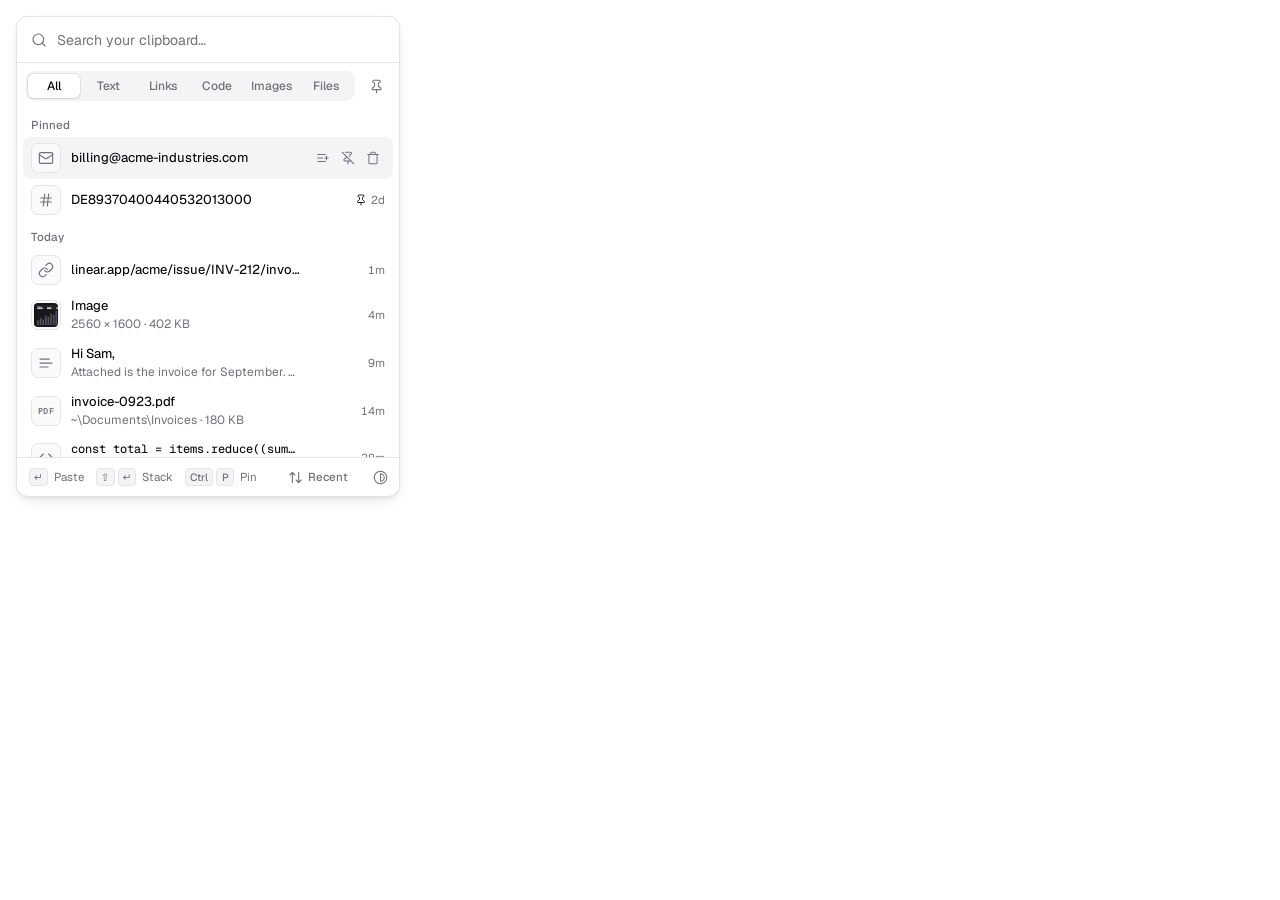
==== ui/index.html @ baf081e8 "initial commit" ====
<!doctype html>
<html lang="en">
<head>
  <meta charset="utf-8">
  <meta name="viewport" content="width=device-width, initial-scale=1">
  <title>stash</title>
  <link rel="stylesheet" href="style.css">
</head>
<body>
  <main class="card" id="card">
    <label class="search">
      <svg class="icon" viewBox="0 0 24 24"><circle cx="11" cy="11" r="8"/><path d="m21 21-4.3-4.3"/></svg>
      <span class="chips" id="chips"></span>
      <input id="q" type="text" spellcheck="false" autocomplete="off" placeholder="Search your clipboard…">
      <kbd id="esc">Esc</kbd>
    </label>
    <div class="bar">
      <div class="tabs" id="tabs" role="tablist"><span class="pill" id="pill"></span></div>
      <button class="ghost" id="pinned" title="Pinned only" aria-pressed="false"></button>
    </div>
    <section class="list" id="list" role="listbox"></section>
    <footer id="footer">
      <div class="foot" id="hints">
        <span class="hint"><kbd>↵</kbd>Paste</span>
        <span class="hint"><kbd>⇧</kbd><kbd>↵</kbd>Stack</span>
        <span class="hint"><kbd>Ctrl</kbd><kbd>P</kbd>Pin</span>
        <span class="spacer"></span>
        <button class="ghost text" id="sort" title="Sort (Ctrl+S)"></button>
        <button class="ghost" id="theme" title="Theme (Ctrl+T)"></button>
      </div>
      <div class="foot" id="stackbar" hidden></div>
    </footer>
  </main>
  <script src="search.js"></script>
  <script src="app.js"></script>
</body>
</html>
---- ui/style.css ----
@font-face { font-family: "Geist"; src: url("fonts/geist.woff2") format("woff2"); font-weight: 100 900; font-display: block; }
@font-face { font-family: "Geist Mono"; src: url("fonts/geist-mono.woff2") format("woff2"); font-weight: 100 900; font-display: block; }

:root {
  --bg: #ffffff;
  --fg: #09090b;
  --muted: #f4f4f5;
  --muted-fg: #71717a;
  --border: #e4e4e7;
  --accent: #f4f4f5;
  --tile: #fafafa;
  --hit: rgba(9, 9, 11, .09);
  --shadow: 0 6px 16px -6px rgba(0, 0, 0, .16), 0 1px 3px rgba(0, 0, 0, .06);
  --ease: cubic-bezier(.2, 0, 0, 1);
  color-scheme: light;
}
@media (prefers-color-scheme: dark) {
  :root:not([data-theme="light"]) {
    --bg: #0a0a0a; --fg: #fafafa; --muted: #1c1c1e; --muted-fg: #a1a1aa; --border: #27272a;
    --accent: #1f1f22; --tile: #141416; --hit: rgba(250, 250, 250, .13);
    --shadow: 0 6px 16px -6px rgba(0, 0, 0, .6), 0 1px 3px rgba(0, 0, 0, .4);
    color-scheme: dark;
  }
}
:root[data-theme="dark"] {
  --bg: #0a0a0a; --fg: #fafafa; --muted: #1c1c1e; --muted-fg: #a1a1aa; --border: #27272a;
  --accent: #1f1f22; --tile: #141416; --hit: rgba(250, 250, 250, .13);
  --shadow: 0 6px 16px -6px rgba(0, 0, 0, .6), 0 1px 3px rgba(0, 0, 0, .4);
  color-scheme: dark;
}

* { box-sizing: border-box; margin: 0; }
html { overflow: hidden; }
html, body { background: transparent; }
body {
  padding: 16px;
  font: 13px/1.4 "Geist", "Segoe UI Variable Text", "Segoe UI", system-ui, sans-serif;
  color: var(--fg);
  -webkit-font-smoothing: antialiased;
  user-select: none;
  cursor: default;
}
button { font: inherit; color: inherit; background: none; border: 0; padding: 0; cursor: default; }
.icon { width: 16px; height: 16px; flex: none; fill: none; stroke: currentColor; stroke-width: 1.75; stroke-linecap: round; stroke-linejoin: round; }
kbd {
  display: inline-flex; align-items: center; justify-content: center;
  min-width: 18px; height: 18px; padding: 0 4px; border-radius: 4px;
  border: 1px solid var(--border); background: var(--muted); color: var(--muted-fg);
  font: 500 10.5px/1 "Geist", system-ui, sans-serif;
}
[hidden] { display: none !important; }

@keyframes fade { from { opacity: 0; } }
.card, .tabs, .tile, kbd, .chip, footer, .search, .preview {
  transition: background-color .2s, border-color .2s, color .2s;
}

.card {
  width: 384px; display: flex; flex-direction: column;
  background: var(--bg); border: 1px solid var(--border); border-radius: 12px;
  box-shadow: var(--shadow); overflow: hidden;
}
.card.enter { animation: fade .14s ease-out; }

.search { display: flex; align-items: center; gap: 8px; min-height: 46px; padding: 0 12px 0 14px; border-bottom: 1px solid var(--border); color: var(--muted-fg); }
.chips { display: contents; }
.chip {
  display: inline-flex; align-items: center; gap: 4px; flex: none; height: 24px; padding: 0 2px 0 7px;
  border-radius: 6px; border: 1px solid var(--border); background: var(--muted); color: var(--fg);
  font-size: 12px; font-weight: 500; animation: fade .14s ease-out;
}
.chip .icon { width: 12px; height: 12px; color: var(--muted-fg); }
.chip > span { max-width: 96px; overflow: hidden; text-overflow: ellipsis; white-space: nowrap; }
.chip .x { display: grid; place-items: center; width: 18px; height: 18px; border-radius: 4px; color: var(--muted-fg); transition: color .12s, background-color .12s; }
.chip .x:hover { color: var(--fg); background: var(--border); }
.chip .x .icon { width: 11px; height: 11px; }
.search input { flex: 1; min-width: 60px; height: 44px; border: 0; outline: 0; background: none; color: var(--fg); font: inherit; font-size: 14px; user-select: text; }
.search input::placeholder { color: var(--muted-fg); }
#esc { opacity: 0; transition: opacity .14s; }
#esc.on { opacity: 1; }

.bar { display: flex; align-items: center; gap: 6px; padding: 8px 8px 4px; }
.tabs { position: relative; flex: 1; display: flex; padding: 3px; gap: 2px; border-radius: 9px; background: var(--muted); }
.tabs .pill {
  position: absolute; top: 3px; left: 3px; height: 24px; border-radius: 6px;
  background: var(--bg); box-shadow: 0 1px 2px rgba(0, 0, 0, .08), 0 0 0 1px var(--border);
  transition: transform .2s var(--ease), width .2s var(--ease);
}
.tabs button { position: relative; flex: 1; height: 24px; border-radius: 6px; color: var(--muted-fg); font-size: 12px; font-weight: 500; transition: color .15s; }
.tabs button:hover, .tabs button[aria-selected="true"] { color: var(--fg); }
.ghost { display: inline-flex; align-items: center; justify-content: center; gap: 5px; height: 30px; min-width: 30px; border-radius: 7px; color: var(--muted-fg); transition: color .12s, background-color .12s, box-shadow .12s; }
.ghost:hover { background: var(--accent); color: var(--fg); }
.ghost[aria-pressed="true"] { background: var(--muted); color: var(--fg); box-shadow: inset 0 0 0 1px var(--border); }
.ghost .icon { width: 15px; height: 15px; }

.list { position: relative; max-height: 352px; overflow-y: auto; padding: 4px 6px 6px; }
.list::-webkit-scrollbar { width: 10px; }
.list::-webkit-scrollbar-thumb { background: var(--border); border-radius: 10px; border: 3px solid var(--bg); }
.hl {
  position: absolute; left: 6px; right: 6px; top: 0; border-radius: 8px; background: var(--accent);
  pointer-events: none; opacity: 0;
  transition: transform .16s var(--ease), height .16s var(--ease), opacity .12s;
}
.group { position: relative; padding: 8px 8px 4px; color: var(--muted-fg); font-size: 11.5px; font-weight: 500; }

.item { position: relative; display: flex; align-items: center; gap: 10px; padding: 6px 8px; border-radius: 8px; min-height: 42px; }
.item.expanded { align-items: flex-start; }
.tile {
  position: relative; width: 30px; height: 30px; flex: none; border-radius: 7px;
  display: grid; place-items: center;
  background: var(--tile); border: 1px solid var(--border); color: var(--muted-fg);
}
.tile.thumb, .tile.swatch { padding: 2px; }
.tile.thumb img { width: 100%; height: 100%; object-fit: cover; border-radius: 4px; display: block; }
.tile.swatch i { width: 100%; height: 100%; border-radius: 4px; box-shadow: inset 0 0 0 1px rgba(127, 127, 127, .2); }
.tile .ext { font: 600 8.5px/1 "Geist Mono", ui-monospace, monospace; letter-spacing: .02em; }
.tile .badge {
  position: absolute; top: -5px; left: -5px; min-width: 15px; height: 15px; padding: 0 3px; border-radius: 8px;
  display: grid; place-items: center; background: var(--fg); color: var(--bg); box-shadow: 0 0 0 2px var(--bg);
  font: 600 9.5px/1 "Geist", system-ui; animation: fade .14s ease-out;
}
.main { flex: 1; min-width: 0; }
.title, .sub { display: block; overflow: hidden; text-overflow: ellipsis; white-space: nowrap; }
.title { font-weight: 450; }
.sub { color: var(--muted-fg); font-size: 12px; margin-top: 1px; }
.mono .title, .mono .sub { font-family: "Geist Mono", "Cascadia Mono", Consolas, ui-monospace, monospace; font-size: 12px; }
mark { background: var(--hit); color: inherit; border-radius: 3px; box-shadow: 0 0 0 1px var(--hit); }

.preview {
  width: fit-content; max-width: 100%; margin-top: 8px; padding: 3px; border-radius: 8px;
  border: 1px solid var(--border); background: var(--tile); animation: fade .16s ease-out;
}
.preview img { display: block; height: 104px; max-width: 100%; object-fit: contain; border-radius: 5px; }

.trail { flex: none; display: grid; align-items: center; justify-items: end; color: var(--muted-fg); font-size: 11.5px; font-variant-numeric: tabular-nums; }
.expanded .trail { height: 30px; }
.trail > * { grid-area: 1 / 1; display: flex; align-items: center; transition: opacity .12s; }
.info { gap: 4px; pointer-events: none; }
.info .icon { width: 12px; height: 12px; color: var(--fg); }
.acts { gap: 1px; opacity: 0; pointer-events: none; }
.acts .ghost { height: 24px; min-width: 24px; border-radius: 6px; }
.acts .ghost .icon { width: 14px; height: 14px; }
.item:hover .acts, .item.sel .acts { opacity: 1; pointer-events: auto; }
.item:hover .info, .item.sel .info { opacity: 0; }

.empty { display: grid; place-items: center; gap: 8px; padding: 36px 16px 32px; color: var(--muted-fg); text-align: center; animation: fade .14s; }
.empty .icon { width: 22px; height: 22px; stroke-width: 1.5; }

footer { border-top: 1px solid var(--border); color: var(--muted-fg); font-size: 11.5px; }
.foot { display: flex; align-items: center; gap: 12px; height: 38px; padding: 0 6px 0 12px; animation: fade .16s ease-out; }
.hint { display: inline-flex; align-items: center; gap: 3px; white-space: nowrap; }
.hint kbd:last-of-type { margin-right: 3px; }
.spacer { flex: 1; }
.foot .ghost { height: 26px; min-width: 26px; }
.foot .ghost.text { padding: 0 8px; font-size: 11.5px; font-weight: 500; }
#stackbar { gap: 10px; padding-right: 10px; }
.stack-label { display: inline-flex; align-items: center; gap: 6px; min-width: 0; color: var(--fg); font-weight: 500; }
.stack-label .icon { width: 14px; height: 14px; }
.stack-label .count { display: grid; place-items: center; min-width: 18px; height: 18px; padding: 0 5px; border-radius: 9px; background: var(--fg); color: var(--bg); font-size: 10.5px; font-weight: 600; }
.stack-label .next { color: var(--muted-fg); font-weight: 400; max-width: 120px; overflow: hidden; text-overflow: ellipsis; white-space: nowrap; }
#stackbar .ghost.small { height: 22px; min-width: 22px; margin-left: -6px; }
#stackbar .ghost.small .icon { width: 13px; height: 13px; }

@media (prefers-reduced-motion: reduce) {
  *, *::before, *::after { animation: none !important; transition: none !important; }
}
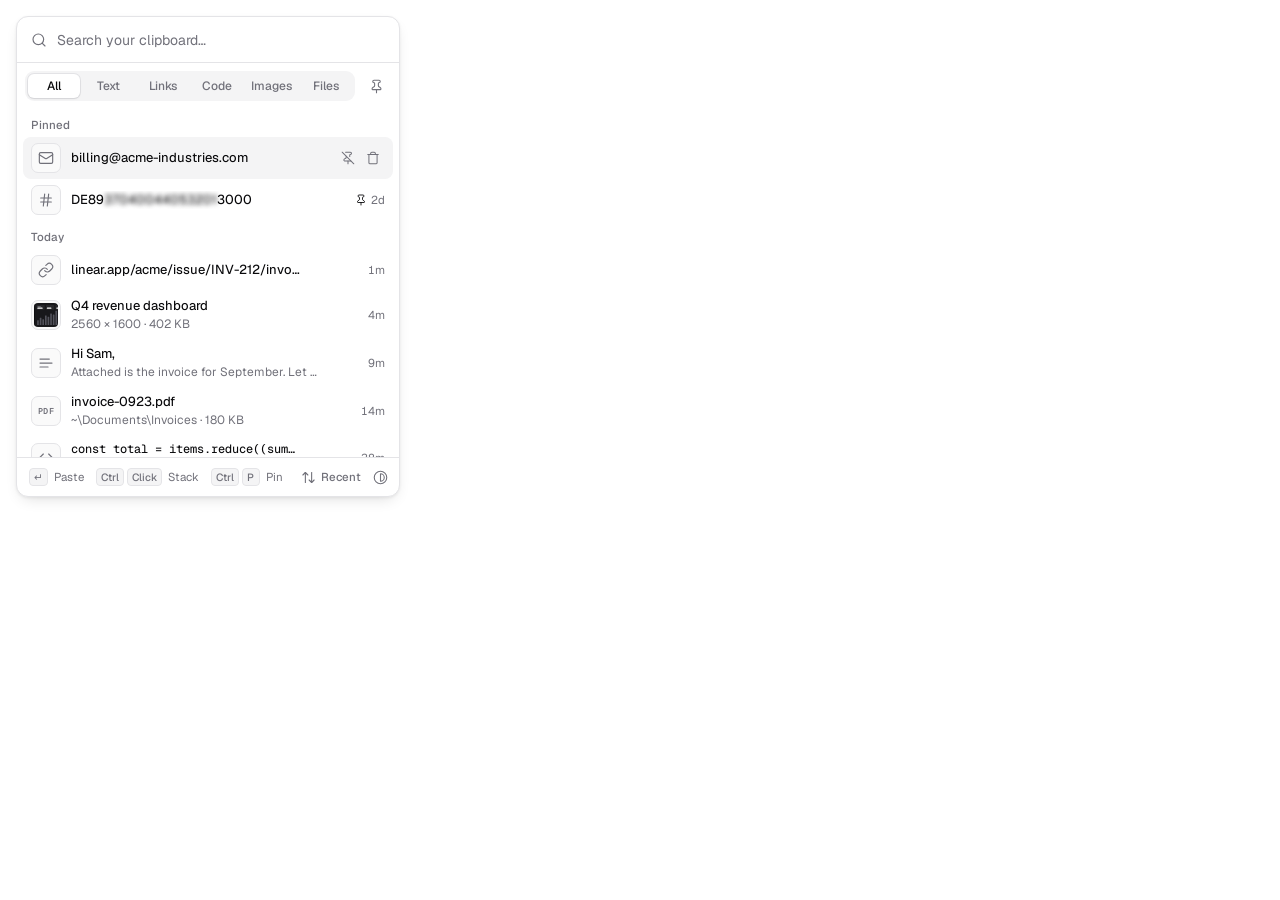
==== commit 188e3e3b: "blur secrets in the list IBANs, card numbers, API tokens, assigned passwords and keys, URL passwords" ====
--- a/ui/index.html
+++ b/ui/index.html
@@ -22,7 +22,7 @@
     <footer id="footer">
       <div class="foot" id="hints">
         <span class="hint"><kbd>↵</kbd>Paste</span>
-        <span class="hint"><kbd>⇧</kbd><kbd>↵</kbd>Stack</span>
+        <span class="hint"><kbd>Ctrl</kbd><kbd>Click</kbd>Stack</span>
         <span class="hint"><kbd>Ctrl</kbd><kbd>P</kbd>Pin</span>
         <span class="spacer"></span>
         <button class="ghost text" id="sort" title="Sort (Ctrl+S)"></button>
@@ -32,6 +32,7 @@
     </footer>
   </main>
   <script src="search.js"></script>
+  <script src="secrets.js"></script>
   <script src="app.js"></script>
 </body>
 </html>
--- a/ui/style.css
+++ b/ui/style.css
@@ -11,6 +11,9 @@
   --tile: #fafafa;
   --hit: rgba(9, 9, 11, .09);
   --shadow: 0 6px 16px -6px rgba(0, 0, 0, .16), 0 1px 3px rgba(0, 0, 0, .06);
+  --menu-shadow: 0 18px 38px -18px rgba(9, 9, 11, .34), 0 3px 10px -2px rgba(9, 9, 11, .1), inset 0 1px 0 rgba(255, 255, 255, .7), 0 0 0 1px rgba(9, 9, 11, .02);
+  --danger: #dc2626;
+  --danger-soft: rgba(220, 38, 38, .09);
   --ease: cubic-bezier(.2, 0, 0, 1);
   color-scheme: light;
 }
@@ -19,6 +22,8 @@
     --bg: #0a0a0a; --fg: #fafafa; --muted: #1c1c1e; --muted-fg: #a1a1aa; --border: #27272a;
     --accent: #1f1f22; --tile: #141416; --hit: rgba(250, 250, 250, .13);
     --shadow: 0 6px 16px -6px rgba(0, 0, 0, .6), 0 1px 3px rgba(0, 0, 0, .4);
+    --menu-shadow: 0 20px 44px -16px rgba(0, 0, 0, .82), 0 3px 10px -2px rgba(0, 0, 0, .55), inset 0 1px 0 rgba(255, 255, 255, .04), 0 0 0 1px rgba(255, 255, 255, .02);
+    --danger: #f87171; --danger-soft: rgba(248, 113, 113, .12);
     color-scheme: dark;
   }
 }
@@ -26,6 +31,8 @@
   --bg: #0a0a0a; --fg: #fafafa; --muted: #1c1c1e; --muted-fg: #a1a1aa; --border: #27272a;
   --accent: #1f1f22; --tile: #141416; --hit: rgba(250, 250, 250, .13);
   --shadow: 0 6px 16px -6px rgba(0, 0, 0, .6), 0 1px 3px rgba(0, 0, 0, .4);
+  --menu-shadow: 0 20px 44px -16px rgba(0, 0, 0, .82), 0 3px 10px -2px rgba(0, 0, 0, .55), inset 0 1px 0 rgba(255, 255, 255, .04), 0 0 0 1px rgba(255, 255, 255, .02);
+  --danger: #f87171; --danger-soft: rgba(248, 113, 113, .12);
   color-scheme: dark;
 }
 
@@ -51,7 +58,7 @@
 [hidden] { display: none !important; }
 
 @keyframes fade { from { opacity: 0; } }
-.card, .tabs, .tile, kbd, .chip, footer, .search, .preview {
+.card, .tabs, .tile, kbd, .chip, footer, .search, .preview, .menu, .menu-item {
   transition: background-color .2s, border-color .2s, color .2s;
 }
 
@@ -123,6 +130,10 @@
 .title, .sub { display: block; overflow: hidden; text-overflow: ellipsis; white-space: nowrap; }
 .title { font-weight: 450; }
 .sub { color: var(--muted-fg); font-size: 12px; margin-top: 1px; }
+/* Blurred with a shadow, not filter, so the text keeps its place in the ellipsis. */
+.secret { color: transparent; text-shadow: 0 0 5px var(--fg); transition: color .15s, text-shadow .15s; }
+.sub .secret { text-shadow: 0 0 5px var(--muted-fg); }
+.secret:hover { color: inherit; text-shadow: none; }
 .mono .title, .mono .sub { font-family: "Geist Mono", "Cascadia Mono", Consolas, ui-monospace, monospace; font-size: 12px; }
 mark { background: var(--hit); color: inherit; border-radius: 3px; box-shadow: 0 0 0 1px var(--hit); }
 
@@ -131,6 +142,15 @@
   border: 1px solid var(--border); background: var(--tile); animation: fade .16s ease-out;
 }
 .preview img { display: block; height: 104px; max-width: 100%; object-fit: contain; border-radius: 5px; }
+
+.formats { display: grid; gap: 1px; margin-top: 7px; animation: fade .14s ease-out; }
+.formats .fmt { display: flex; align-items: center; gap: 8px; height: 24px; padding: 0 6px; border-radius: 5px; text-align: left; }
+.formats .fmt:hover { background: var(--accent); }
+.formats .fmt .label { flex: none; width: 26px; color: var(--muted-fg); font-size: 10px; font-weight: 600; letter-spacing: .04em; }
+.formats .fmt code {
+  min-width: 0; overflow: hidden; text-overflow: ellipsis; white-space: nowrap;
+  font: 11.5px/1 "Geist Mono", "Cascadia Mono", Consolas, ui-monospace, monospace;
+}
 
 .trail { flex: none; display: grid; align-items: center; justify-items: end; color: var(--muted-fg); font-size: 11.5px; font-variant-numeric: tabular-nums; }
 .expanded .trail { height: 30px; }
@@ -161,6 +181,44 @@
 #stackbar .ghost.small { height: 22px; min-width: 22px; margin-left: -6px; }
 #stackbar .ghost.small .icon { width: 13px; height: 13px; }
 
+.menu {
+  position: fixed; z-index: 100; width: min(196px, calc(100vw - 12px)); max-height: calc(100vh - 12px);
+  padding: 4px; overflow-y: auto; overscroll-behavior: contain;
+  border: 1px solid var(--border); border-radius: 10px; background: var(--bg);
+  box-shadow: var(--menu-shadow); opacity: 0; transform: scale(.965);
+  transform-origin: top left; will-change: opacity, transform;
+  transition: opacity .12s var(--ease), transform .12s var(--ease);
+}
+.menu[data-level="1"] { width: min(160px, calc(100vw - 12px)); }
+.menu.on { opacity: 1; transform: none; }
+.menu.leaving { pointer-events: none; }
+.menu::-webkit-scrollbar { width: 8px; }
+.menu::-webkit-scrollbar-thumb { background: var(--border); border-radius: 8px; border: 2px solid var(--bg); }
+
+.menu-item {
+  display: flex; align-items: center; gap: 8px; height: 29px; padding: 0 7px; border-radius: 6px;
+  color: var(--fg); font-size: 12.5px; font-weight: 450; white-space: nowrap;
+  transition: background-color .1s, color .1s;
+}
+.menu-item:hover, .menu-item.active, .menu-item.open { background: var(--accent); }
+.menu-item.disabled { opacity: .4; }
+.menu-ico { display: grid; place-items: center; width: 16px; height: 16px; flex: none; color: var(--muted-fg); transition: color .1s; }
+.menu-item:hover .menu-ico, .menu-item.active .menu-ico, .menu-item.open .menu-ico { color: var(--fg); }
+.menu-ico .icon { width: 14px; height: 14px; }
+.menu-dot { display: block; width: 12px; height: 12px; border-radius: 50%; box-shadow: inset 0 0 0 1px rgba(127, 127, 127, .3); }
+.menu-label { flex: none; max-width: 100%; overflow: hidden; text-overflow: ellipsis; }
+.menu-end { display: flex; align-items: center; gap: 6px; flex: 0 1 auto; min-width: 0; margin-left: auto; color: var(--muted-fg); }
+.menu-hint { flex: 0 4 auto; min-width: 0; overflow: hidden; text-overflow: ellipsis; white-space: nowrap; font-size: 10.5px; letter-spacing: .01em; }
+.menu-check, .menu-chev { display: grid; place-items: center; width: 14px; height: 14px; color: var(--fg); }
+.menu-check .icon { width: 13px; height: 13px; stroke-width: 2.2; }
+.menu-chev { color: var(--muted-fg); }
+.menu-chev .icon { width: 13px; height: 13px; }
+.menu-sep { height: 1px; margin: 4px 6px; background: var(--border); }
+.menu-item.danger { color: var(--danger); }
+.menu-item.danger .menu-ico, .menu-item.danger .menu-hint { color: var(--danger); }
+.menu-item.danger .menu-hint { opacity: .7; }
+.menu-item.danger:hover, .menu-item.danger.active { background: var(--danger-soft); }
+
 @media (prefers-reduced-motion: reduce) {
   *, *::before, *::after { animation: none !important; transition: none !important; }
 }
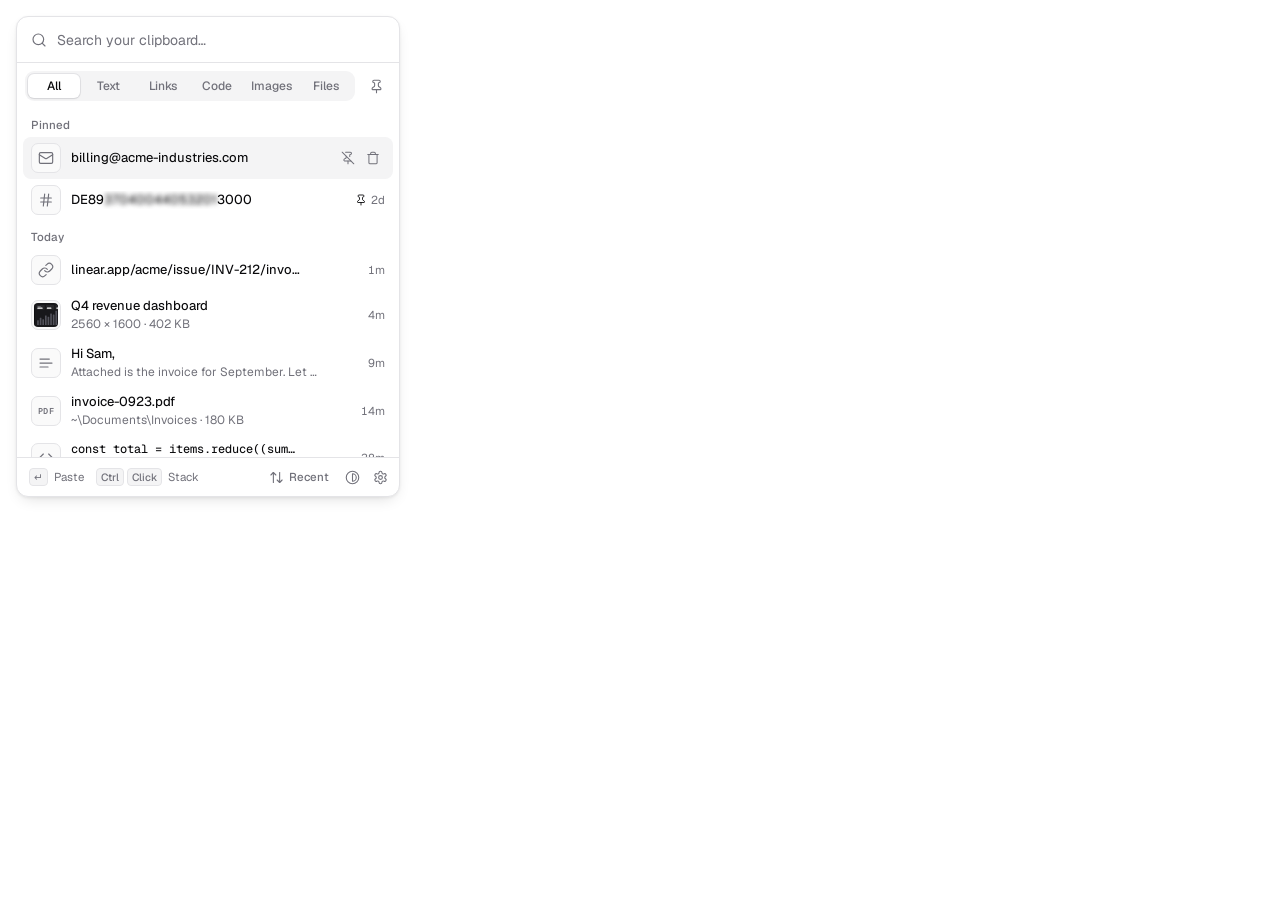
==== commit 972d9e67: "add a settings page to the popup The gear in the footer, Ctrl+, (⌘, on macOS), the right-click menu " ====
--- a/ui/index.html
+++ b/ui/index.html
@@ -8,28 +8,46 @@
 </head>
 <body>
   <main class="card" id="card">
-    <label class="search">
-      <svg class="icon" viewBox="0 0 24 24"><circle cx="11" cy="11" r="8"/><path d="m21 21-4.3-4.3"/></svg>
-      <span class="chips" id="chips"></span>
-      <input id="q" type="text" spellcheck="false" autocomplete="off" placeholder="Search your clipboard…">
-      <kbd id="esc">Esc</kbd>
-    </label>
-    <div class="bar">
-      <div class="tabs" id="tabs" role="tablist"><span class="pill" id="pill"></span></div>
-      <button class="ghost" id="pinned" title="Pinned only" aria-pressed="false"></button>
+    <div class="view" id="home">
+      <label class="search">
+        <svg class="icon" viewBox="0 0 24 24"><circle cx="11" cy="11" r="8"/><path d="m21 21-4.3-4.3"/></svg>
+        <span class="chips" id="chips"></span>
+        <input id="q" type="text" spellcheck="false" autocomplete="off" placeholder="Search your clipboard…">
+        <kbd id="esc">Esc</kbd>
+      </label>
+      <div class="bar">
+        <div class="tabs" id="tabs" role="tablist"><span class="pill" id="pill"></span></div>
+        <button class="ghost" id="pinned" title="Pinned only" aria-pressed="false"></button>
+      </div>
+      <section class="list" id="list" role="listbox"></section>
+      <footer id="footer">
+        <div class="foot" id="hints">
+          <span class="hint"><kbd>↵</kbd>Paste</span>
+          <span class="hint"><kbd>Ctrl</kbd><kbd>Click</kbd>Stack</span>
+          <span class="spacer"></span>
+          <button class="ghost text" id="sort" title="Sort (Ctrl+S)"></button>
+          <button class="ghost" id="theme" title="Theme (Ctrl+T)"></button>
+          <button class="ghost" id="settings" title="Settings (Ctrl+,)"></button>
+        </div>
+        <div class="foot" id="stackbar" hidden></div>
+      </footer>
     </div>
-    <section class="list" id="list" role="listbox"></section>
-    <footer id="footer">
-      <div class="foot" id="hints">
-        <span class="hint"><kbd>↵</kbd>Paste</span>
-        <span class="hint"><kbd>Ctrl</kbd><kbd>Click</kbd>Stack</span>
-        <span class="hint"><kbd>Ctrl</kbd><kbd>P</kbd>Pin</span>
-        <span class="spacer"></span>
-        <button class="ghost text" id="sort" title="Sort (Ctrl+S)"></button>
-        <button class="ghost" id="theme" title="Theme (Ctrl+T)"></button>
-      </div>
-      <div class="foot" id="stackbar" hidden></div>
-    </footer>
+    <div class="view" id="prefs" hidden aria-label="Settings">
+      <header class="prefs-head">
+        <button class="ghost" id="back" title="Back (Esc)"></button>
+        <span class="prefs-title">Settings</span>
+        <span class="prefs-ver" id="version"></span>
+      </header>
+      <section class="prefs-body" id="prefs-body" tabindex="-1"></section>
+      <footer>
+        <div class="foot">
+          <span class="hint"><kbd>↑</kbd><kbd>↓</kbd>Move</span>
+          <span class="hint"><kbd>Space</kbd>Toggle</span>
+          <span class="spacer"></span>
+          <button class="ghost text" id="config-file" title="Show config.json"></button>
+        </div>
+      </footer>
+    </div>
   </main>
   <script src="search.js"></script>
   <script src="secrets.js"></script>
--- a/ui/style.css
+++ b/ui/style.css
@@ -14,6 +14,7 @@
   --menu-shadow: 0 18px 38px -18px rgba(9, 9, 11, .34), 0 3px 10px -2px rgba(9, 9, 11, .1), inset 0 1px 0 rgba(255, 255, 255, .7), 0 0 0 1px rgba(9, 9, 11, .02);
   --danger: #dc2626;
   --danger-soft: rgba(220, 38, 38, .09);
+  --knob: #ffffff;
   --ease: cubic-bezier(.2, 0, 0, 1);
   color-scheme: light;
 }
@@ -23,7 +24,7 @@
     --accent: #1f1f22; --tile: #141416; --hit: rgba(250, 250, 250, .13);
     --shadow: 0 6px 16px -6px rgba(0, 0, 0, .6), 0 1px 3px rgba(0, 0, 0, .4);
     --menu-shadow: 0 20px 44px -16px rgba(0, 0, 0, .82), 0 3px 10px -2px rgba(0, 0, 0, .55), inset 0 1px 0 rgba(255, 255, 255, .04), 0 0 0 1px rgba(255, 255, 255, .02);
-    --danger: #f87171; --danger-soft: rgba(248, 113, 113, .12);
+    --danger: #f87171; --danger-soft: rgba(248, 113, 113, .12); --knob: #a1a1aa;
     color-scheme: dark;
   }
 }
@@ -32,7 +33,7 @@
   --accent: #1f1f22; --tile: #141416; --hit: rgba(250, 250, 250, .13);
   --shadow: 0 6px 16px -6px rgba(0, 0, 0, .6), 0 1px 3px rgba(0, 0, 0, .4);
   --menu-shadow: 0 20px 44px -16px rgba(0, 0, 0, .82), 0 3px 10px -2px rgba(0, 0, 0, .55), inset 0 1px 0 rgba(255, 255, 255, .04), 0 0 0 1px rgba(255, 255, 255, .02);
-  --danger: #f87171; --danger-soft: rgba(248, 113, 113, .12);
+  --danger: #f87171; --danger-soft: rgba(248, 113, 113, .12); --knob: #a1a1aa;
   color-scheme: dark;
 }
 
@@ -68,6 +69,9 @@
   box-shadow: var(--shadow); overflow: hidden;
 }
 .card.enter { animation: fade .14s ease-out; }
+.card.morph { transition: height .24s var(--ease), background-color .2s, border-color .2s, color .2s; }
+/* While the card grows above the caret its bottom edge stays put. */
+body.above { min-height: 100vh; display: flex; flex-direction: column; justify-content: flex-end; }
 
 .search { display: flex; align-items: center; gap: 8px; min-height: 46px; padding: 0 12px 0 14px; border-bottom: 1px solid var(--border); color: var(--muted-fg); }
 .chips { display: contents; }
@@ -119,6 +123,9 @@
 }
 .tile.thumb, .tile.swatch { padding: 2px; }
 .tile.thumb img { width: 100%; height: 100%; object-fit: cover; border-radius: 4px; display: block; }
+/* Transparent file and SVG thumbnails sit on a light checkerboard, so dark and light artwork both show. */
+.tile.alpha, .preview.alpha { background: repeating-conic-gradient(#fff 0 25%, #e4e4e7 0 50%) 0 0 / 8px 8px; }
+.tile.thumb.alpha img, .preview.alpha img { object-fit: contain; }
 .tile.swatch i { width: 100%; height: 100%; border-radius: 4px; box-shadow: inset 0 0 0 1px rgba(127, 127, 127, .2); }
 .tile .ext { font: 600 8.5px/1 "Geist Mono", ui-monospace, monospace; letter-spacing: .02em; }
 .tile .badge {
@@ -173,6 +180,7 @@
 .spacer { flex: 1; }
 .foot .ghost { height: 26px; min-width: 26px; }
 .foot .ghost.text { padding: 0 8px; font-size: 11.5px; font-weight: 500; }
+.foot .ghost + .ghost { margin-left: -10px; }
 #stackbar { gap: 10px; padding-right: 10px; }
 .stack-label { display: inline-flex; align-items: center; gap: 6px; min-width: 0; color: var(--fg); font-weight: 500; }
 .stack-label .icon { width: 14px; height: 14px; }
@@ -219,6 +227,96 @@
 .menu-item.danger .menu-hint { opacity: .7; }
 .menu-item.danger:hover, .menu-item.danger.active { background: var(--danger-soft); }
 
+/* Settings */
+@property --fade-top { syntax: "<length>"; inherits: false; initial-value: 0px; }
+@property --fade-bottom { syntax: "<length>"; inherits: false; initial-value: 0px; }
+@keyframes view-in { from { opacity: 0; transform: translateX(var(--dx)); } }
+@keyframes view-out { to { opacity: 0; transform: translateX(var(--dx)); } }
+@keyframes rise { from { opacity: 0; transform: translateY(5px); } }
+@keyframes pop { from { opacity: 0; transform: scale(.7); } }
+@keyframes shake { 20%, 60% { transform: translateX(-3px); } 40%, 80% { transform: translateX(3px); } }
+@keyframes blink { 50% { opacity: .25; } }
+@keyframes drain { to { transform: scaleX(0); } }
+
+.view { --dx: 0px; display: flex; flex-direction: column; min-height: 0; animation: view-in .24s var(--ease) both; }
+.view.leave { animation: view-out .11s var(--ease) forwards; pointer-events: none; }
+
+#settings .icon { transition: transform .4s var(--ease); }
+#settings:hover .icon { transform: rotate(60deg); }
+
+.prefs-head { display: flex; align-items: center; gap: 4px; min-height: 46px; padding: 0 14px 0 8px; border-bottom: 1px solid var(--border); }
+.prefs-head .ghost { height: 28px; min-width: 28px; }
+.prefs-head .ghost .icon { width: 16px; height: 16px; }
+.prefs-title { font-size: 14px; font-weight: 500; }
+.prefs-ver { margin-left: auto; color: var(--muted-fg); font-size: 11.5px; font-variant-numeric: tabular-nums; }
+
+.prefs-body {
+  position: relative; max-height: 420px; overflow-y: auto; padding: 4px 6px 6px; outline: none;
+  -webkit-mask-image: linear-gradient(to bottom, transparent, #000 var(--fade-top), #000 calc(100% - var(--fade-bottom)), transparent);
+  mask-image: linear-gradient(to bottom, transparent, #000 var(--fade-top), #000 calc(100% - var(--fade-bottom)), transparent);
+  transition: --fade-top .2s, --fade-bottom .2s;
+}
+.prefs-body::-webkit-scrollbar { width: 10px; }
+.prefs-body::-webkit-scrollbar-thumb { background: var(--border); border-radius: 10px; border: 3px solid var(--bg); }
+.prefs-body > .group, .prefs-body > .set-row { animation: rise .32s var(--ease) both; animation-delay: calc(var(--i) * 14ms + 40ms); }
+
+.set-row { position: relative; display: flex; align-items: center; gap: 10px; width: 100%; min-height: 42px; padding: 6px 8px; border-radius: 8px; text-align: left; outline: none; }
+.set-row:disabled { opacity: .4; }
+.set-ico { display: grid; place-items: center; flex: none; width: 16px; color: var(--muted-fg); transition: color .15s; }
+.set-row:hover .set-ico, .set-row:focus-within .set-ico { color: var(--fg); }
+.set-text { flex: 1; min-width: 0; }
+.set-label { display: block; font-weight: 450; }
+.set-sub { display: block; margin-top: 1px; color: var(--muted-fg); font-size: 12px; overflow: hidden; text-overflow: ellipsis; white-space: nowrap; transition: color .15s; }
+.set-sub.bad { color: var(--danger); }
+
+.switch { position: relative; flex: none; width: 30px; height: 18px; border-radius: 9px; background: var(--border); transition: background-color .2s var(--ease); }
+.switch::after {
+  content: ""; position: absolute; top: 2px; left: 2px; width: 14px; height: 14px; border-radius: 7px;
+  background: var(--knob); box-shadow: 0 1px 2px rgba(0, 0, 0, .22), 0 0 0 .5px rgba(0, 0, 0, .06);
+  transition: transform .28s cubic-bezier(.3, 1.45, .55, 1), width .16s var(--ease), background-color .2s;
+}
+[aria-checked="true"] > .switch { background: var(--fg); }
+[aria-checked="true"] > .switch::after { transform: translateX(12px); background: var(--bg); }
+.set-row:active:not(:disabled) > .switch::after { width: 17px; }
+.set-row[aria-checked="true"]:active:not(:disabled) > .switch::after { transform: translateX(9px); }
+
+.seg { position: relative; flex: none; display: flex; gap: 1px; padding: 2px; border-radius: 8px; background: var(--muted); outline: none; transition: background-color .2s, box-shadow .15s; }
+.seg-pill {
+  position: absolute; top: 2px; left: 2px; height: 22px; border-radius: 6px;
+  background: var(--bg); box-shadow: 0 1px 2px rgba(0, 0, 0, .08), 0 0 0 1px var(--border);
+  transition: transform .22s var(--ease), width .22s var(--ease);
+}
+.seg button {
+  position: relative; display: inline-flex; align-items: center; justify-content: center; height: 22px; min-width: 28px; padding: 0 7px;
+  border-radius: 6px; color: var(--muted-fg); font-size: 11.5px; font-weight: 500; font-variant-numeric: tabular-nums; transition: color .15s;
+}
+.seg button:hover, .seg button[aria-checked="true"] { color: var(--fg); }
+.seg .icon { width: 13px; height: 13px; }
+
+.keys, .pbtn { position: relative; flex: none; display: inline-flex; align-items: center; justify-content: center; gap: 3px; height: 26px; border-radius: 7px; outline: none; }
+.keys { min-width: 26px; padding: 0 4px; transition: box-shadow .15s, background-color .15s; }
+.keys:hover { box-shadow: inset 0 0 0 1px var(--border); }
+.keys kbd { height: 20px; min-width: 20px; padding: 0 5px; font-size: 11px; color: var(--fg); }
+.keys kbd.pop { animation: pop .26s cubic-bezier(.3, 1.5, .55, 1) both; }
+.keys kbd.pop:nth-child(2) { animation-delay: 30ms; }
+.keys kbd.pop:nth-child(3) { animation-delay: 60ms; }
+.keys kbd.pop:nth-child(4) { animation-delay: 90ms; }
+.keys.rec { padding: 0 9px 0 8px; gap: 6px; background: var(--bg); box-shadow: inset 0 0 0 1px var(--fg); color: var(--fg); font-size: 12px; font-weight: 500; }
+.keys.rec kbd { animation: pop .18s cubic-bezier(.3, 1.5, .55, 1) both; }
+.rec-dot { width: 6px; height: 6px; border-radius: 3px; background: var(--danger); animation: blink 1s ease-in-out infinite; }
+.keys.bad { animation: shake .32s var(--ease); }
+
+.pbtn { overflow: hidden; padding: 0 10px; color: var(--fg); font-size: 12px; font-weight: 500; box-shadow: inset 0 0 0 1px var(--border); transition: background-color .15s, color .15s, box-shadow .15s; }
+.pbtn .icon { width: 13px; height: 13px; stroke-width: 2.2; }
+.pbtn.danger { color: var(--danger); }
+.pbtn.danger:hover { background: var(--danger-soft); box-shadow: inset 0 0 0 1px transparent; }
+.pbtn.arm, .pbtn.arm:hover { background: var(--danger); color: var(--bg); box-shadow: none; }
+.pbtn.arm::after { content: ""; position: absolute; left: 0; right: 0; bottom: 0; height: 2px; background: var(--bg); opacity: .5; transform-origin: left; animation: drain 3s linear forwards; }
+.pbtn.done, .pbtn.done:hover { color: var(--fg); box-shadow: inset 0 0 0 1px var(--border); background: none; }
+.pbtn:disabled { opacity: .45; }
+
+.seg:focus-visible, .keys:focus-visible, .pbtn:focus-visible { box-shadow: 0 0 0 2px var(--bg), 0 0 0 3.5px var(--muted-fg); }
+
 @media (prefers-reduced-motion: reduce) {
   *, *::before, *::after { animation: none !important; transition: none !important; }
 }
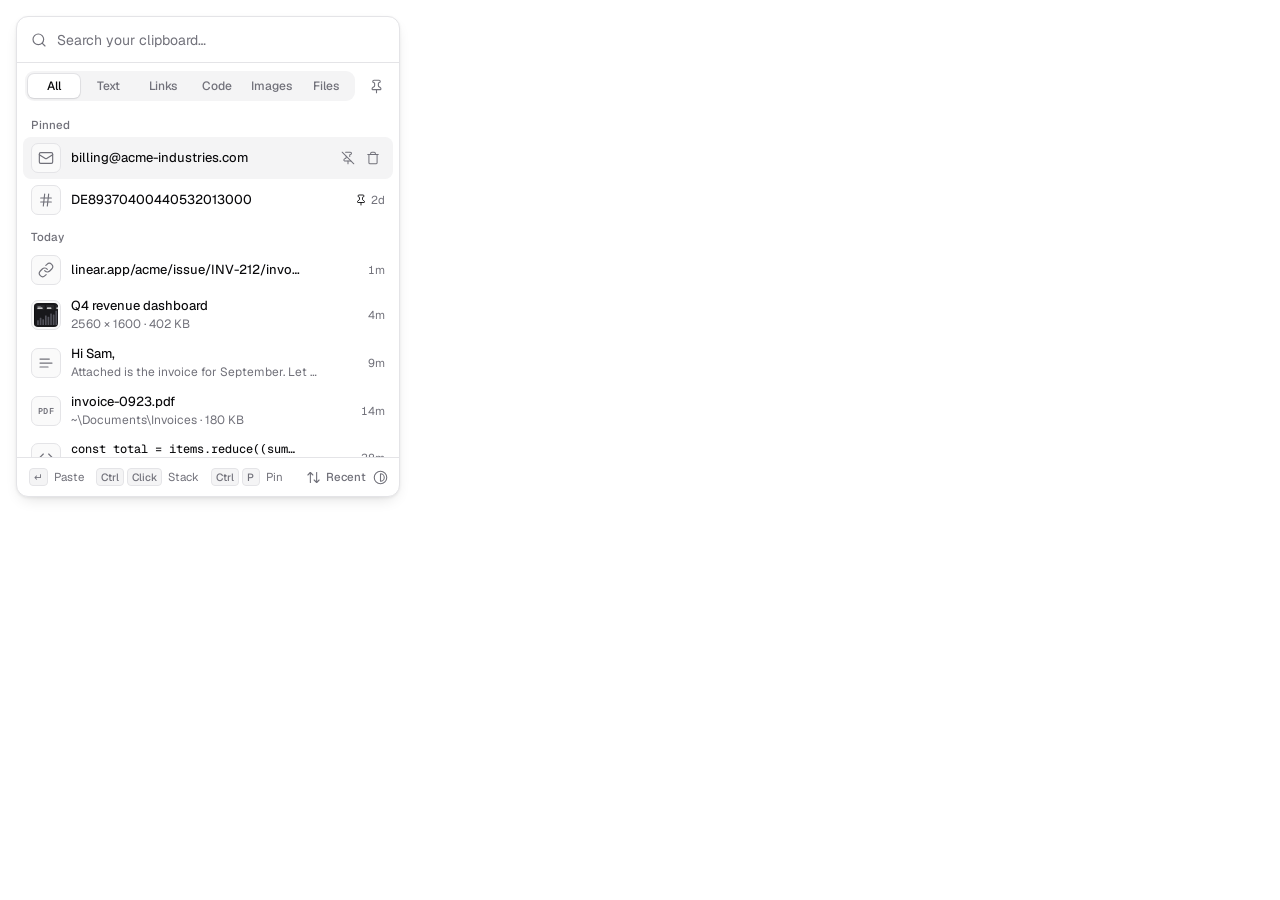
==== commit c2aad962: "stack clips with Ctrl+click instead of Shift+Enter" ====
--- a/ui/index.html
+++ b/ui/index.html
@@ -8,49 +8,30 @@
 </head>
 <body>
   <main class="card" id="card">
-    <div class="view" id="home">
-      <label class="search">
-        <svg class="icon" viewBox="0 0 24 24"><circle cx="11" cy="11" r="8"/><path d="m21 21-4.3-4.3"/></svg>
-        <span class="chips" id="chips"></span>
-        <input id="q" type="text" spellcheck="false" autocomplete="off" placeholder="Search your clipboard…">
-        <kbd id="esc">Esc</kbd>
-      </label>
-      <div class="bar">
-        <div class="tabs" id="tabs" role="tablist"><span class="pill" id="pill"></span></div>
-        <button class="ghost" id="pinned" title="Pinned only" aria-pressed="false"></button>
+    <label class="search">
+      <svg class="icon" viewBox="0 0 24 24"><circle cx="11" cy="11" r="8"/><path d="m21 21-4.3-4.3"/></svg>
+      <span class="chips" id="chips"></span>
+      <input id="q" type="text" spellcheck="false" autocomplete="off" placeholder="Search your clipboard…">
+      <kbd id="esc">Esc</kbd>
+    </label>
+    <div class="bar">
+      <div class="tabs" id="tabs" role="tablist"><span class="pill" id="pill"></span></div>
+      <button class="ghost" id="pinned" title="Pinned only" aria-pressed="false"></button>
+    </div>
+    <section class="list" id="list" role="listbox"></section>
+    <footer id="footer">
+      <div class="foot" id="hints">
+        <span class="hint"><kbd>↵</kbd>Paste</span>
+        <span class="hint"><kbd>Ctrl</kbd><kbd>Click</kbd>Stack</span>
+        <span class="hint"><kbd>Ctrl</kbd><kbd>P</kbd>Pin</span>
+        <span class="spacer"></span>
+        <button class="ghost text" id="sort" title="Sort (Ctrl+S)"></button>
+        <button class="ghost" id="theme" title="Theme (Ctrl+T)"></button>
       </div>
-      <section class="list" id="list" role="listbox"></section>
-      <footer id="footer">
-        <div class="foot" id="hints">
-          <span class="hint"><kbd>↵</kbd>Paste</span>
-          <span class="hint"><kbd>Ctrl</kbd><kbd>Click</kbd>Stack</span>
-          <span class="spacer"></span>
-          <button class="ghost text" id="sort" title="Sort (Ctrl+S)"></button>
-          <button class="ghost" id="theme" title="Theme (Ctrl+T)"></button>
-          <button class="ghost" id="settings" title="Settings (Ctrl+,)"></button>
-        </div>
-        <div class="foot" id="stackbar" hidden></div>
-      </footer>
-    </div>
-    <div class="view" id="prefs" hidden aria-label="Settings">
-      <header class="prefs-head">
-        <button class="ghost" id="back" title="Back (Esc)"></button>
-        <span class="prefs-title">Settings</span>
-        <span class="prefs-ver" id="version"></span>
-      </header>
-      <section class="prefs-body" id="prefs-body" tabindex="-1"></section>
-      <footer>
-        <div class="foot">
-          <span class="hint"><kbd>↑</kbd><kbd>↓</kbd>Move</span>
-          <span class="hint"><kbd>Space</kbd>Toggle</span>
-          <span class="spacer"></span>
-          <button class="ghost text" id="config-file" title="Show config.json"></button>
-        </div>
-      </footer>
-    </div>
+      <div class="foot" id="stackbar" hidden></div>
+    </footer>
   </main>
   <script src="search.js"></script>
-  <script src="secrets.js"></script>
   <script src="app.js"></script>
 </body>
 </html>
--- a/ui/style.css
+++ b/ui/style.css
@@ -126,7 +126,13 @@
 /* Transparent file and SVG thumbnails sit on a light checkerboard, so dark and light artwork both show. */
 .tile.alpha, .preview.alpha { background: repeating-conic-gradient(#fff 0 25%, #e4e4e7 0 50%) 0 0 / 8px 8px; }
 .tile.thumb.alpha img, .preview.alpha img { object-fit: contain; }
+/* A font's "Aa" sample is a mask, tinted with the text colour of the theme. */
+.tile.glyph { padding: 4px; color: var(--fg); }
+.sample { display: block; width: 100%; height: 100%; background: currentColor; -webkit-mask: center / contain no-repeat; mask: center / contain no-repeat; }
+.preview.glyph { color: var(--fg); padding: 10px; }
+.preview.glyph .sample { width: 84px; height: 84px; }
 .tile.swatch i { width: 100%; height: 100%; border-radius: 4px; box-shadow: inset 0 0 0 1px rgba(127, 127, 127, .2); }
+.tile.emoji span { font: 18px/1 "Apple Color Emoji", "Segoe UI Emoji", "Noto Color Emoji", sans-serif; }
 .tile .ext { font: 600 8.5px/1 "Geist Mono", ui-monospace, monospace; letter-spacing: .02em; }
 .tile .badge {
   position: absolute; top: -5px; left: -5px; min-width: 15px; height: 15px; padding: 0 3px; border-radius: 8px;
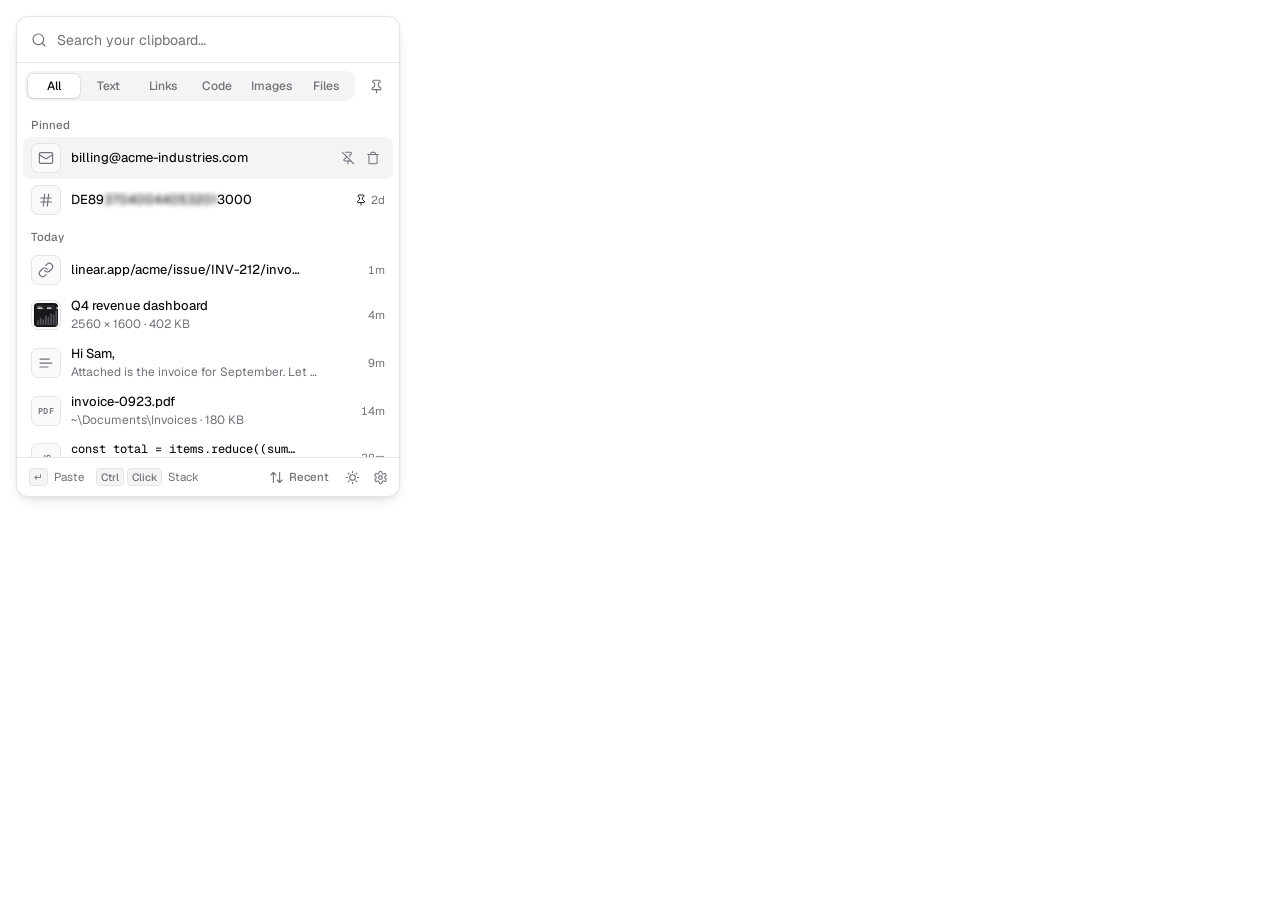
==== commit 20672330: "stop the stale-frame flash and explain failed pastes" ====
--- a/ui/index.html
+++ b/ui/index.html
@@ -8,30 +8,50 @@
 </head>
 <body>
   <main class="card" id="card">
-    <label class="search">
-      <svg class="icon" viewBox="0 0 24 24"><circle cx="11" cy="11" r="8"/><path d="m21 21-4.3-4.3"/></svg>
-      <span class="chips" id="chips"></span>
-      <input id="q" type="text" spellcheck="false" autocomplete="off" placeholder="Search your clipboard…">
-      <kbd id="esc">Esc</kbd>
-    </label>
-    <div class="bar">
-      <div class="tabs" id="tabs" role="tablist"><span class="pill" id="pill"></span></div>
-      <button class="ghost" id="pinned" title="Pinned only" aria-pressed="false"></button>
+    <div class="view" id="home">
+      <label class="search">
+        <svg class="icon" viewBox="0 0 24 24"><circle cx="11" cy="11" r="8"/><path d="m21 21-4.3-4.3"/></svg>
+        <span class="chips" id="chips"></span>
+        <input id="q" type="text" spellcheck="false" autocomplete="off" placeholder="Search your clipboard…">
+        <kbd id="esc">Esc</kbd>
+      </label>
+      <div class="bar">
+        <div class="tabs" id="tabs" role="tablist"><span class="pill" id="pill"></span></div>
+        <button class="ghost" id="pinned" title="Pinned only" aria-pressed="false"></button>
+      </div>
+      <section class="list" id="list" role="listbox"></section>
+      <footer id="footer">
+        <div class="foot" id="hints">
+          <span class="hint"><kbd>↵</kbd>Paste</span>
+          <span class="hint"><kbd>Ctrl</kbd><kbd>Click</kbd>Stack</span>
+          <span class="spacer"></span>
+          <button class="ghost text" id="sort" title="Sort (Ctrl+S)"></button>
+          <button class="ghost" id="theme" title="Theme (Ctrl+T)"></button>
+          <button class="ghost" id="settings" title="Settings (Ctrl+,)"></button>
+        </div>
+        <div class="foot" id="stackbar" hidden></div>
+        <div class="foot" id="accessbar" hidden></div>
+      </footer>
     </div>
-    <section class="list" id="list" role="listbox"></section>
-    <footer id="footer">
-      <div class="foot" id="hints">
-        <span class="hint"><kbd>↵</kbd>Paste</span>
-        <span class="hint"><kbd>Ctrl</kbd><kbd>Click</kbd>Stack</span>
-        <span class="hint"><kbd>Ctrl</kbd><kbd>P</kbd>Pin</span>
-        <span class="spacer"></span>
-        <button class="ghost text" id="sort" title="Sort (Ctrl+S)"></button>
-        <button class="ghost" id="theme" title="Theme (Ctrl+T)"></button>
-      </div>
-      <div class="foot" id="stackbar" hidden></div>
-    </footer>
+    <div class="view" id="prefs" hidden aria-label="Settings">
+      <header class="prefs-head">
+        <button class="ghost" id="back" title="Back (Esc)"></button>
+        <span class="prefs-title">Settings</span>
+        <span class="prefs-ver" id="version"></span>
+      </header>
+      <section class="prefs-body" id="prefs-body" tabindex="-1"></section>
+      <footer>
+        <div class="foot">
+          <span class="hint"><kbd>↑</kbd><kbd>↓</kbd>Move</span>
+          <span class="hint"><kbd>Space</kbd>Toggle</span>
+          <span class="spacer"></span>
+          <button class="ghost text" id="config-file" title="Show config.json"></button>
+        </div>
+      </footer>
+    </div>
   </main>
   <script src="search.js"></script>
+  <script src="secrets.js"></script>
   <script src="app.js"></script>
 </body>
 </html>
--- a/ui/style.css
+++ b/ui/style.css
@@ -194,6 +194,8 @@
 .stack-label .next { color: var(--muted-fg); font-weight: 400; max-width: 120px; overflow: hidden; text-overflow: ellipsis; white-space: nowrap; }
 #stackbar .ghost.small { height: 22px; min-width: 22px; margin-left: -6px; }
 #stackbar .ghost.small .icon { width: 13px; height: 13px; }
+#stackbar .warn { color: var(--danger); }
+#accessbar .warn { color: var(--danger); }
 
 .menu {
   position: fixed; z-index: 100; width: min(196px, calc(100vw - 12px)); max-height: calc(100vh - 12px);
@@ -247,6 +249,29 @@
 .view { --dx: 0px; display: flex; flex-direction: column; min-height: 0; animation: view-in .24s var(--ease) both; }
 .view.leave { animation: view-out .11s var(--ease) forwards; pointer-events: none; }
 
+/* Theme icons. Hovering turns the sun's rays and tilts the moon with a twinkle;
+   switching turns one out and the other in. Everything pivots on the icon's centre. */
+@keyframes sun-in { from { opacity: 0; transform: rotate(-90deg) scale(.4); } }
+@keyframes moon-in { from { opacity: 0; transform: rotate(70deg) scale(.4); } }
+@keyframes twinkle { 0%, 100% { opacity: 0; transform: scale(0) rotate(-90deg); } 45% { opacity: 1; transform: scale(1.15) rotate(0); } }
+.sun, .moon, .core, .rays, .crescent { transform-box: view-box; transform-origin: 12px 12px; }
+.spark { transform-box: view-box; transform-origin: 19.6px 4.4px; }
+.sun, .moon { transition: transform .5s cubic-bezier(.3, 1.35, .5, 1), opacity .25s var(--ease); }
+.core { transition: transform .45s var(--ease); }
+.rays { transition: transform .6s cubic-bezier(.3, 1.35, .5, 1); }
+.crescent { transition: transform .55s cubic-bezier(.3, 1.6, .5, 1); }
+.spark { opacity: 0; transform: scale(0) rotate(-90deg); transition: transform .45s cubic-bezier(.3, 1.6, .5, 1), opacity .2s; }
+:is(button, .menu-item):hover .core { transform: scale(.86); }
+:is(button, .menu-item):hover .rays { transform: rotate(45deg) scale(1.08); }
+:is(button, .menu-item):hover .crescent { transform: rotate(-18deg); }
+:is(button, .menu-item):hover .spark { opacity: 1; transform: none; transition-delay: .06s; }
+.theme-ico[data-mode="light"] .moon { opacity: 0; transform: rotate(70deg) scale(.4); }
+.theme-ico[data-mode="dark"] .sun { opacity: 0; transform: rotate(-90deg) scale(.4); }
+.theme-ico[data-mode="dark"] .spark { animation: twinkle .8s .22s var(--ease); }
+.seg [aria-checked="true"] .sun { animation: sun-in .5s cubic-bezier(.3, 1.35, .5, 1) both; }
+.seg [aria-checked="true"] .moon { animation: moon-in .5s cubic-bezier(.3, 1.35, .5, 1) both; }
+.seg [aria-checked="true"] .moon .spark { animation: twinkle .8s .22s var(--ease); }
+
 #settings .icon { transition: transform .4s var(--ease); }
 #settings:hover .icon { transform: rotate(60deg); }
 
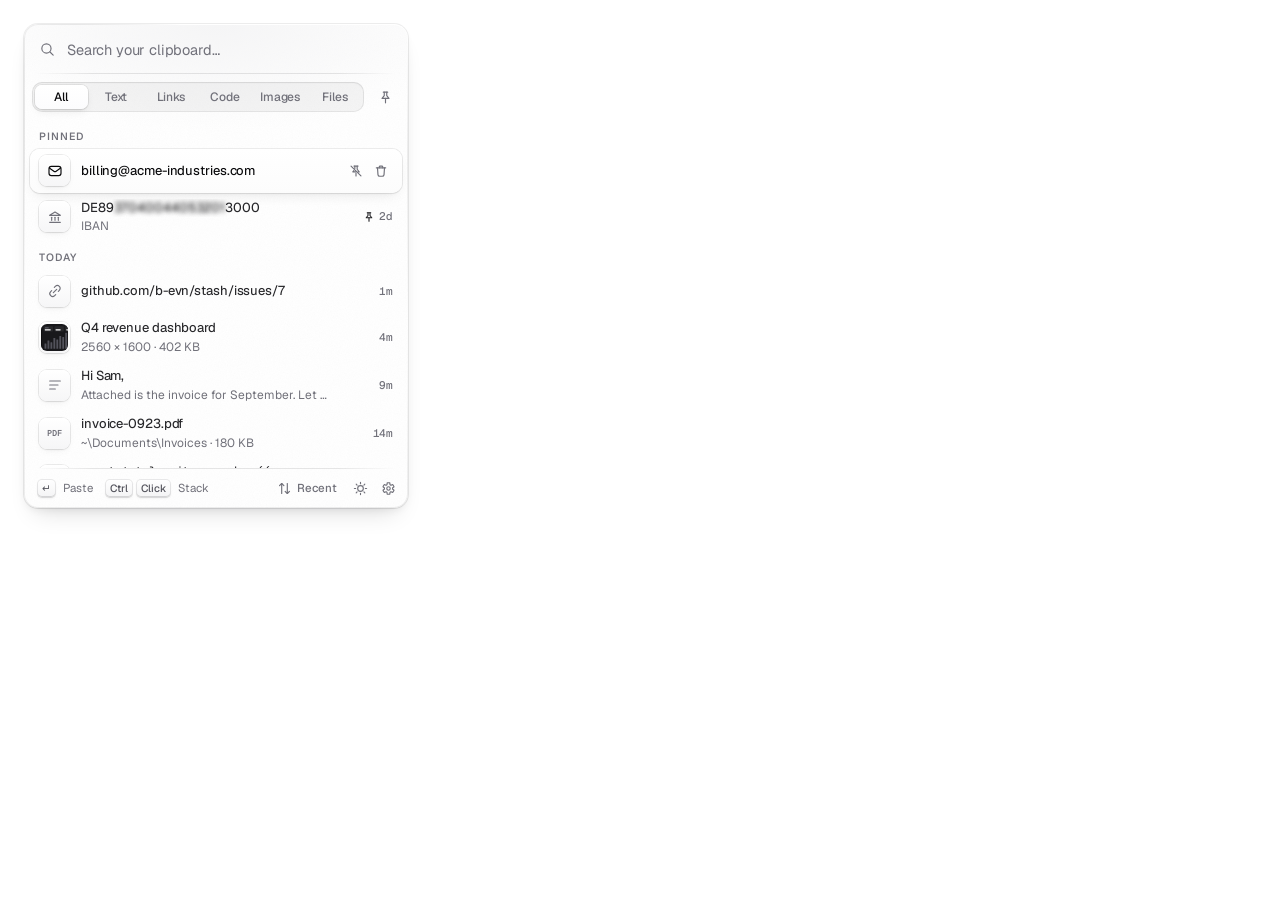
==== commit 37590e2e: "draw our own icons and open settings with what stash is doing" ====
--- a/ui/index.html
+++ b/ui/index.html
@@ -10,7 +10,6 @@
   <main class="card" id="card">
     <div class="view" id="home">
       <label class="search">
-        <svg class="icon" viewBox="0 0 24 24"><circle cx="11" cy="11" r="8"/><path d="m21 21-4.3-4.3"/></svg>
         <span class="chips" id="chips"></span>
         <input id="q" type="text" spellcheck="false" autocomplete="off" placeholder="Search your clipboard…">
         <kbd id="esc">Esc</kbd>
--- a/ui/style.css
+++ b/ui/style.css
@@ -1,47 +1,101 @@
 @font-face { font-family: "Geist"; src: url("fonts/geist.woff2") format("woff2"); font-weight: 100 900; font-display: block; }
 @font-face { font-family: "Geist Mono"; src: url("fonts/geist-mono.woff2") format("woff2"); font-weight: 100 900; font-display: block; }
 
+/* The zinc palette, plus the material around it: hairlines brighter at the top, raised tiles and keycaps
+   lit from above, a lamp at the top of the card, grain, and a slow light that travels the card's edge. */
 :root {
   --bg: #ffffff;
   --fg: #09090b;
+  --fg-soft: #27272a;
   --muted: #f4f4f5;
   --muted-fg: #71717a;
   --border: #e4e4e7;
   --accent: #f4f4f5;
   --tile: #fafafa;
   --hit: rgba(9, 9, 11, .09);
-  --shadow: 0 6px 16px -6px rgba(0, 0, 0, .16), 0 1px 3px rgba(0, 0, 0, .06);
-  --menu-shadow: 0 18px 38px -18px rgba(9, 9, 11, .34), 0 3px 10px -2px rgba(9, 9, 11, .1), inset 0 1px 0 rgba(255, 255, 255, .7), 0 0 0 1px rgba(9, 9, 11, .02);
+  --hair: rgba(9, 9, 11, .065);
+  --hair-2: rgba(9, 9, 11, .1);
+  --ring-top: #ffffff;
+  --ring-bot: rgba(9, 9, 11, .07);
+  --sheen: rgba(9, 9, 11, .2);
+  --lamp: rgba(244, 244, 245, .9);
+  --glow: rgba(9, 9, 11, .16);
+  --shadow: 0 0 0 1px rgba(9, 9, 11, .07), 0 1px 1px rgba(9, 9, 11, .04), 0 4px 10px -3px rgba(9, 9, 11, .08), 0 14px 26px -12px rgba(9, 9, 11, .16);
+  --menu-shadow: 0 0 0 1px rgba(9, 9, 11, .07), 0 2px 4px rgba(9, 9, 11, .05), 0 12px 28px -10px rgba(9, 9, 11, .22);
+  --track: rgba(9, 9, 11, .04);
+  --track-shade: rgba(9, 9, 11, .05);
+  --pill: linear-gradient(180deg, #ffffff, #fcfcfd);
+  --pill-shadow: inset 0 1px 0 #fff, 0 0 0 1px rgba(9, 9, 11, .07), 0 1px 2px rgba(9, 9, 11, .08), 0 4px 10px -2px rgba(9, 9, 11, .08);
+  --hl: linear-gradient(180deg, #ffffff, #fcfcfc);
+  --hl-shadow: 0 0 0 1px rgba(9, 9, 11, .07), 0 1px 2px rgba(9, 9, 11, .05), 0 6px 14px -6px rgba(9, 9, 11, .12), inset 0 1px 0 #fff;
+  --tile-bg: linear-gradient(180deg, #ffffff, #f6f6f7);
+  --tile-shadow: inset 0 1px 0 #fff, 0 0 0 1px rgba(9, 9, 11, .075), 0 1px 2px rgba(9, 9, 11, .06), 0 3px 8px -3px rgba(9, 9, 11, .08);
+  --key-fg: #52525b;
+  --key-bg: linear-gradient(180deg, #ffffff, #f4f4f5);
+  --key-shadow: inset 0 0 0 1px rgba(9, 9, 11, .09), inset 0 -1px 0 rgba(9, 9, 11, .05), 0 1px 0 rgba(9, 9, 11, .1), 0 2px 3px -1px rgba(9, 9, 11, .08);
+  --ghost: rgba(9, 9, 11, .05);
+  --ring-bg: #ffffff;
   --danger: #dc2626;
   --danger-soft: rgba(220, 38, 38, .09);
   --knob: #ffffff;
+  --grain-blend: multiply;
   --ease: cubic-bezier(.2, 0, 0, 1);
+  --spring: cubic-bezier(.32, .72, 0, 1);
+  --out: cubic-bezier(.16, 1, .3, 1);
+  --bounce: cubic-bezier(.3, 1.5, .5, 1);
   color-scheme: light;
 }
 @media (prefers-color-scheme: dark) {
   :root:not([data-theme="light"]) {
-    --bg: #0a0a0a; --fg: #fafafa; --muted: #1c1c1e; --muted-fg: #a1a1aa; --border: #27272a;
+    --bg: #0a0a0a; --fg: #fafafa; --fg-soft: #e4e4e7; --muted: #1c1c1e; --muted-fg: #a1a1aa; --border: #27272a;
     --accent: #1f1f22; --tile: #141416; --hit: rgba(250, 250, 250, .13);
-    --shadow: 0 6px 16px -6px rgba(0, 0, 0, .6), 0 1px 3px rgba(0, 0, 0, .4);
-    --menu-shadow: 0 20px 44px -16px rgba(0, 0, 0, .82), 0 3px 10px -2px rgba(0, 0, 0, .55), inset 0 1px 0 rgba(255, 255, 255, .04), 0 0 0 1px rgba(255, 255, 255, .02);
-    --danger: #f87171; --danger-soft: rgba(248, 113, 113, .12); --knob: #a1a1aa;
+    --hair: rgba(255, 255, 255, .07); --hair-2: rgba(255, 255, 255, .12);
+    --ring-top: rgba(255, 255, 255, .17); --ring-bot: rgba(255, 255, 255, .05);
+    --sheen: rgba(255, 255, 255, .7); --lamp: rgba(255, 255, 255, .05); --glow: rgba(255, 255, 255, .3);
+    --shadow: 0 0 0 1px rgba(0, 0, 0, .75), 0 1px 1px rgba(0, 0, 0, .3), 0 4px 10px -3px rgba(0, 0, 0, .45), 0 14px 26px -12px rgba(0, 0, 0, .6);
+    --menu-shadow: 0 0 0 1px rgba(0, 0, 0, .7), 0 2px 4px rgba(0, 0, 0, .35), 0 14px 30px -10px rgba(0, 0, 0, .75);
+    --track: rgba(255, 255, 255, .035); --track-shade: rgba(0, 0, 0, .35);
+    --pill: linear-gradient(180deg, #27272b, #1b1b1e);
+    --pill-shadow: inset 0 1px 0 rgba(255, 255, 255, .09), 0 0 0 1px rgba(255, 255, 255, .06), 0 1px 2px rgba(0, 0, 0, .55), 0 4px 12px -2px rgba(0, 0, 0, .55);
+    --hl: linear-gradient(180deg, rgba(255, 255, 255, .075), rgba(255, 255, 255, .04));
+    --hl-shadow: inset 0 0 0 1px rgba(255, 255, 255, .055), inset 0 1px 0 rgba(255, 255, 255, .06), 0 8px 20px -12px rgba(0, 0, 0, .7);
+    --tile-bg: linear-gradient(180deg, #1f1f23, #141416);
+    --tile-shadow: inset 0 0 0 1px rgba(255, 255, 255, .07), inset 0 1px 0 rgba(255, 255, 255, .07), 0 1px 2px rgba(0, 0, 0, .6), 0 3px 8px -3px rgba(0, 0, 0, .5);
+    --key-fg: #d4d4d8; --key-bg: linear-gradient(180deg, #252529, #19191c);
+    --key-shadow: inset 0 0 0 1px rgba(255, 255, 255, .08), inset 0 1px 0 rgba(255, 255, 255, .08), 0 1px 0 rgba(0, 0, 0, .8), 0 2px 4px -1px rgba(0, 0, 0, .55);
+    --ghost: rgba(255, 255, 255, .06); --ring-bg: #0a0a0a;
+    --danger: #f87171; --danger-soft: rgba(248, 113, 113, .12); --knob: #a1a1aa; --grain-blend: overlay;
     color-scheme: dark;
   }
 }
 :root[data-theme="dark"] {
-  --bg: #0a0a0a; --fg: #fafafa; --muted: #1c1c1e; --muted-fg: #a1a1aa; --border: #27272a;
+  --bg: #0a0a0a; --fg: #fafafa; --fg-soft: #e4e4e7; --muted: #1c1c1e; --muted-fg: #a1a1aa; --border: #27272a;
   --accent: #1f1f22; --tile: #141416; --hit: rgba(250, 250, 250, .13);
-  --shadow: 0 6px 16px -6px rgba(0, 0, 0, .6), 0 1px 3px rgba(0, 0, 0, .4);
-  --menu-shadow: 0 20px 44px -16px rgba(0, 0, 0, .82), 0 3px 10px -2px rgba(0, 0, 0, .55), inset 0 1px 0 rgba(255, 255, 255, .04), 0 0 0 1px rgba(255, 255, 255, .02);
-  --danger: #f87171; --danger-soft: rgba(248, 113, 113, .12); --knob: #a1a1aa;
+  --hair: rgba(255, 255, 255, .07); --hair-2: rgba(255, 255, 255, .12);
+  --ring-top: rgba(255, 255, 255, .17); --ring-bot: rgba(255, 255, 255, .05);
+  --sheen: rgba(255, 255, 255, .7); --lamp: rgba(255, 255, 255, .05); --glow: rgba(255, 255, 255, .3);
+  --shadow: 0 0 0 1px rgba(0, 0, 0, .75), 0 1px 1px rgba(0, 0, 0, .3), 0 4px 10px -3px rgba(0, 0, 0, .45), 0 14px 26px -12px rgba(0, 0, 0, .6);
+  --menu-shadow: 0 0 0 1px rgba(0, 0, 0, .7), 0 2px 4px rgba(0, 0, 0, .35), 0 14px 30px -10px rgba(0, 0, 0, .75);
+  --track: rgba(255, 255, 255, .035); --track-shade: rgba(0, 0, 0, .35);
+  --pill: linear-gradient(180deg, #27272b, #1b1b1e);
+  --pill-shadow: inset 0 1px 0 rgba(255, 255, 255, .09), 0 0 0 1px rgba(255, 255, 255, .06), 0 1px 2px rgba(0, 0, 0, .55), 0 4px 12px -2px rgba(0, 0, 0, .55);
+  --hl: linear-gradient(180deg, rgba(255, 255, 255, .075), rgba(255, 255, 255, .04));
+  --hl-shadow: inset 0 0 0 1px rgba(255, 255, 255, .055), inset 0 1px 0 rgba(255, 255, 255, .06), 0 8px 20px -12px rgba(0, 0, 0, .7);
+  --tile-bg: linear-gradient(180deg, #1f1f23, #141416);
+  --tile-shadow: inset 0 0 0 1px rgba(255, 255, 255, .07), inset 0 1px 0 rgba(255, 255, 255, .07), 0 1px 2px rgba(0, 0, 0, .6), 0 3px 8px -3px rgba(0, 0, 0, .5);
+  --key-fg: #d4d4d8; --key-bg: linear-gradient(180deg, #252529, #19191c);
+  --key-shadow: inset 0 0 0 1px rgba(255, 255, 255, .08), inset 0 1px 0 rgba(255, 255, 255, .08), 0 1px 0 rgba(0, 0, 0, .8), 0 2px 4px -1px rgba(0, 0, 0, .55);
+  --ghost: rgba(255, 255, 255, .06); --ring-bg: #0a0a0a;
+  --danger: #f87171; --danger-soft: rgba(248, 113, 113, .12); --knob: #a1a1aa; --grain-blend: overlay;
   color-scheme: dark;
 }
 
 * { box-sizing: border-box; margin: 0; }
 html { overflow: hidden; }
 html, body { background: transparent; }
+/* Matches MARGIN in lib.rs: room for the card's shadow inside the see-through window. */
 body {
-  padding: 16px;
+  padding: 24px;
   font: 13px/1.4 "Geist", "Segoe UI Variable Text", "Segoe UI", system-ui, sans-serif;
   color: var(--fg);
   -webkit-font-smoothing: antialiased;
@@ -49,80 +103,115 @@
   cursor: default;
 }
 button { font: inherit; color: inherit; background: none; border: 0; padding: 0; cursor: default; }
-.icon { width: 16px; height: 16px; flex: none; fill: none; stroke: currentColor; stroke-width: 1.75; stroke-linecap: round; stroke-linejoin: round; }
+/* Glyphs are drawn on a 24 grid; --sw keeps the drawn line near 1.15px at every size, and dots a little heavier. */
+.icon { --sw: 1.75; width: 16px; height: 16px; flex: none; fill: none; stroke: currentColor; stroke-width: var(--sw); stroke-linecap: round; stroke-linejoin: round; }
+.icon .dot { stroke-width: calc(var(--sw) * 1.43); }
+/* Keycaps: a face, a lit top edge and a shadow underneath. */
 kbd {
   display: inline-flex; align-items: center; justify-content: center;
-  min-width: 18px; height: 18px; padding: 0 4px; border-radius: 4px;
-  border: 1px solid var(--border); background: var(--muted); color: var(--muted-fg);
+  min-width: 18px; height: 18px; padding: 0 5px; border-radius: 5px;
+  background: var(--key-bg); color: var(--key-fg); box-shadow: var(--key-shadow);
   font: 500 10.5px/1 "Geist", system-ui, sans-serif;
 }
 [hidden] { display: none !important; }
 
+@property --sweep { syntax: "<angle>"; inherits: false; initial-value: 0deg; }
 @keyframes fade { from { opacity: 0; } }
+@keyframes sweep { to { --sweep: 360deg; } }
+@keyframes card-in { from { opacity: 0; transform: translateY(-4px) scale(.985); filter: blur(4px); } }
+@keyframes row-in { from { opacity: 0; transform: translateY(4px); filter: blur(2px); } }
+@keyframes breathe { 0% { opacity: .7; transform: scale(1); } 70%, 100% { opacity: 0; transform: scale(1.75); } }
 .card, .tabs, .tile, kbd, .chip, footer, .search, .preview, .menu, .menu-item {
   transition: background-color .2s, border-color .2s, color .2s;
 }
 
 .card {
+  position: relative; isolation: isolate;
   width: 384px; display: flex; flex-direction: column;
-  background: var(--bg); border: 1px solid var(--border); border-radius: 12px;
-  box-shadow: var(--shadow); overflow: hidden;
-}
-.card.enter { animation: fade .14s ease-out; }
+  border-radius: 14px; box-shadow: var(--shadow); overflow: hidden;
+  background:
+    radial-gradient(90% 150px at 50% 0, var(--lamp), transparent 72%) no-repeat,
+    url("data:image/svg+xml,%3Csvg xmlns='http://www.w3.org/2000/svg' width='160' height='160'%3E%3Cfilter id='n'%3E%3CfeTurbulence type='fractalNoise' baseFrequency='.85' numOctaves='3' stitchTiles='stitch'/%3E%3CfeColorMatrix type='saturate' values='0'/%3E%3C/filter%3E%3Crect width='100%25' height='100%25' filter='url(%23n)' opacity='.05'/%3E%3C/svg%3E"),
+    var(--bg);
+  background-blend-mode: normal, var(--grain-blend), normal;
+}
+/* The hairline, brighter where the light falls, and a slow light that travels round it. */
+.card::before, .card::after {
+  content: ""; position: absolute; inset: 0; z-index: 50; border-radius: inherit; padding: 1px; pointer-events: none;
+  -webkit-mask: linear-gradient(#000 0 0) content-box, linear-gradient(#000 0 0); -webkit-mask-composite: xor; mask-composite: exclude;
+}
+.card::before { background: linear-gradient(180deg, var(--ring-top), var(--ring-bot) 28%, transparent 62%, var(--ring-bot)); }
+.card::after {
+  background: conic-gradient(from var(--sweep), transparent 0deg 290deg, var(--sheen) 330deg, transparent 352deg);
+  opacity: .5; animation: sweep 11s linear infinite;
+}
+.card.enter { animation: card-in .34s var(--out); }
 .card.morph { transition: height .24s var(--ease), background-color .2s, border-color .2s, color .2s; }
 /* While the card grows above the caret its bottom edge stays put. */
 body.above { min-height: 100vh; display: flex; flex-direction: column; justify-content: flex-end; }
 
-.search { display: flex; align-items: center; gap: 8px; min-height: 46px; padding: 0 12px 0 14px; border-bottom: 1px solid var(--border); color: var(--muted-fg); }
+/* Divider that fades out at both ends. */
+.search::after, footer::before, .prefs-head::after {
+  content: ""; position: absolute; left: 12px; right: 12px; height: 1px; pointer-events: none;
+  background: linear-gradient(90deg, transparent, var(--hair-2) 16%, var(--hair-2) 84%, transparent);
+}
+.search { position: relative; display: flex; align-items: center; gap: 9px; min-height: 50px; padding: 0 12px 0 15px; color: var(--muted-fg); }
+.search::after { bottom: 0; }
+.search > .icon { --sw: 1.65; width: 17px; height: 17px; }
 .chips { display: contents; }
 .chip {
   display: inline-flex; align-items: center; gap: 4px; flex: none; height: 24px; padding: 0 2px 0 7px;
-  border-radius: 6px; border: 1px solid var(--border); background: var(--muted); color: var(--fg);
+  border-radius: 7px; background: var(--tile-bg); box-shadow: var(--tile-shadow); color: var(--fg);
   font-size: 12px; font-weight: 500; animation: fade .14s ease-out;
 }
-.chip .icon { width: 12px; height: 12px; color: var(--muted-fg); }
+.chip .icon { --sw: 2.3; width: 12px; height: 12px; color: var(--muted-fg); }
 .chip > span { max-width: 96px; overflow: hidden; text-overflow: ellipsis; white-space: nowrap; }
-.chip .x { display: grid; place-items: center; width: 18px; height: 18px; border-radius: 4px; color: var(--muted-fg); transition: color .12s, background-color .12s; }
-.chip .x:hover { color: var(--fg); background: var(--border); }
-.chip .x .icon { width: 11px; height: 11px; }
-.search input { flex: 1; min-width: 60px; height: 44px; border: 0; outline: 0; background: none; color: var(--fg); font: inherit; font-size: 14px; user-select: text; }
+.chip .x { display: grid; place-items: center; width: 18px; height: 18px; border-radius: 5px; color: var(--muted-fg); transition: color .12s, background-color .12s; }
+.chip .x:hover { color: var(--fg); background: var(--ghost); }
+.chip .x .icon { --sw: 2.5; width: 11px; height: 11px; }
+.search input { flex: 1; min-width: 60px; height: 48px; border: 0; outline: 0; background: none; color: var(--fg); caret-color: var(--fg); font: inherit; font-size: 14.5px; letter-spacing: -.011em; user-select: text; }
 .search input::placeholder { color: var(--muted-fg); }
 #esc { opacity: 0; transition: opacity .14s; }
 #esc.on { opacity: 1; }
 
 .bar { display: flex; align-items: center; gap: 6px; padding: 8px 8px 4px; }
-.tabs { position: relative; flex: 1; display: flex; padding: 3px; gap: 2px; border-radius: 9px; background: var(--muted); }
+.tabs { position: relative; flex: 1; display: flex; padding: 3px; gap: 2px; border-radius: 10px; background: var(--track); box-shadow: inset 0 0 0 1px var(--hair), inset 0 1px 2px var(--track-shade); }
 .tabs .pill {
-  position: absolute; top: 3px; left: 3px; height: 24px; border-radius: 6px;
-  background: var(--bg); box-shadow: 0 1px 2px rgba(0, 0, 0, .08), 0 0 0 1px var(--border);
-  transition: transform .2s var(--ease), width .2s var(--ease);
-}
-.tabs button { position: relative; flex: 1; height: 24px; border-radius: 6px; color: var(--muted-fg); font-size: 12px; font-weight: 500; transition: color .15s; }
+  position: absolute; top: 3px; left: 3px; height: 24px; border-radius: 7px;
+  background: var(--pill); box-shadow: var(--pill-shadow);
+  transition: transform .45s var(--spring), width .45s var(--spring);
+}
+.tabs button { position: relative; flex: 1; height: 24px; border-radius: 7px; color: var(--muted-fg); font-size: 12px; font-weight: 500; letter-spacing: -.005em; transition: color .2s; }
 .tabs button:hover, .tabs button[aria-selected="true"] { color: var(--fg); }
-.ghost { display: inline-flex; align-items: center; justify-content: center; gap: 5px; height: 30px; min-width: 30px; border-radius: 7px; color: var(--muted-fg); transition: color .12s, background-color .12s, box-shadow .12s; }
-.ghost:hover { background: var(--accent); color: var(--fg); }
-.ghost[aria-pressed="true"] { background: var(--muted); color: var(--fg); box-shadow: inset 0 0 0 1px var(--border); }
-.ghost .icon { width: 15px; height: 15px; }
+.ghost { display: inline-flex; align-items: center; justify-content: center; gap: 5px; height: 30px; min-width: 30px; border-radius: 8px; color: var(--muted-fg); transition: color .15s, background-color .15s, box-shadow .15s; }
+.ghost:hover { background: var(--ghost); color: var(--fg); }
+.ghost[aria-pressed="true"] { background: var(--tile-bg); color: var(--fg); box-shadow: var(--tile-shadow); }
+.ghost .icon { --sw: 1.85; width: 15px; height: 15px; }
 
 .list { position: relative; max-height: 352px; overflow-y: auto; padding: 4px 6px 6px; }
 .list::-webkit-scrollbar { width: 10px; }
 .list::-webkit-scrollbar-thumb { background: var(--border); border-radius: 10px; border: 3px solid var(--bg); }
+/* The highlight glides between rows. */
 .hl {
-  position: absolute; left: 6px; right: 6px; top: 0; border-radius: 8px; background: var(--accent);
+  position: absolute; left: 6px; right: 6px; top: 0; border-radius: 10px; background: var(--hl); box-shadow: var(--hl-shadow);
   pointer-events: none; opacity: 0;
-  transition: transform .16s var(--ease), height .16s var(--ease), opacity .12s;
-}
-.group { position: relative; padding: 8px 8px 4px; color: var(--muted-fg); font-size: 11.5px; font-weight: 500; }
-
-.item { position: relative; display: flex; align-items: center; gap: 10px; padding: 6px 8px; border-radius: 8px; min-height: 42px; }
+  transition: transform .32s var(--spring), height .32s var(--spring), opacity .12s;
+}
+.group { position: relative; padding: 9px 9px 5px; color: var(--muted-fg); font-size: 10.5px; font-weight: 550; letter-spacing: .09em; text-transform: uppercase; }
+/* On opening, rows settle in one after another (app.js sets --i). */
+.list.stagger > .item, .list.stagger > .group { animation: row-in .42s var(--out) both; animation-delay: calc(var(--i, 0) * 22ms + 40ms); }
+
+.item { position: relative; display: flex; align-items: center; gap: 11px; padding: 6px 9px; border-radius: 10px; min-height: 44px; }
 .item.expanded { align-items: flex-start; }
 .tile {
-  position: relative; width: 30px; height: 30px; flex: none; border-radius: 7px;
-  display: grid; place-items: center;
-  background: var(--tile); border: 1px solid var(--border); color: var(--muted-fg);
-}
+  position: relative; width: 31px; height: 31px; flex: none; border-radius: 8px;
+  /* One cell the size of the tile, so a tall thumbnail can't stretch it past the tile. */
+  display: grid; grid-template: minmax(0, 1fr) / minmax(0, 1fr); place-items: center;
+  background: var(--tile-bg); box-shadow: var(--tile-shadow); color: var(--muted-fg);
+}
+.item.sel .tile { color: var(--fg); }
 .tile.thumb, .tile.swatch { padding: 2px; }
-.tile.thumb img { width: 100%; height: 100%; object-fit: cover; border-radius: 4px; display: block; }
+.tile.thumb img { width: 100%; height: 100%; object-fit: cover; border-radius: 6px; display: block; }
 /* Transparent file and SVG thumbnails sit on a light checkerboard, so dark and light artwork both show. */
 .tile.alpha, .preview.alpha { background: repeating-conic-gradient(#fff 0 25%, #e4e4e7 0 50%) 0 0 / 8px 8px; }
 .tile.thumb.alpha img, .preview.alpha img { object-fit: contain; }
@@ -131,79 +220,96 @@
 .sample { display: block; width: 100%; height: 100%; background: currentColor; -webkit-mask: center / contain no-repeat; mask: center / contain no-repeat; }
 .preview.glyph { color: var(--fg); padding: 10px; }
 .preview.glyph .sample { width: 84px; height: 84px; }
-.tile.swatch i { width: 100%; height: 100%; border-radius: 4px; box-shadow: inset 0 0 0 1px rgba(127, 127, 127, .2); }
+.tile.swatch i { width: 100%; height: 100%; border-radius: 6px; box-shadow: inset 0 0 0 1px rgba(127, 127, 127, .2); }
 .tile.emoji span { font: 18px/1 "Apple Color Emoji", "Segoe UI Emoji", "Noto Color Emoji", sans-serif; }
 .tile .ext { font: 600 8.5px/1 "Geist Mono", ui-monospace, monospace; letter-spacing: .02em; }
 .tile .badge {
   position: absolute; top: -5px; left: -5px; min-width: 15px; height: 15px; padding: 0 3px; border-radius: 8px;
-  display: grid; place-items: center; background: var(--fg); color: var(--bg); box-shadow: 0 0 0 2px var(--bg);
+  display: grid; place-items: center; background: var(--fg); color: var(--bg); box-shadow: 0 0 0 2px var(--ring-bg), 0 2px 6px rgba(0, 0, 0, .3);
   font: 600 9.5px/1 "Geist", system-ui; animation: fade .14s ease-out;
 }
+/* The clip that pastes next breathes. */
+.tile .badge.next::after { content: ""; position: absolute; inset: -1px; border-radius: inherit; box-shadow: 0 0 0 1.5px var(--fg); animation: breathe 2.6s var(--out) .4s infinite; }
 .main { flex: 1; min-width: 0; }
 .title, .sub { display: block; overflow: hidden; text-overflow: ellipsis; white-space: nowrap; }
-.title { font-weight: 450; }
+.title { font-weight: 450; letter-spacing: -.008em; color: var(--fg-soft); transition: color .2s; }
+.item.sel .title { color: var(--fg); }
 .sub { color: var(--muted-fg); font-size: 12px; margin-top: 1px; }
 /* Blurred with a shadow, not filter, so the text keeps its place in the ellipsis. */
 .secret { color: transparent; text-shadow: 0 0 5px var(--fg); transition: color .15s, text-shadow .15s; }
 .sub .secret { text-shadow: 0 0 5px var(--muted-fg); }
 .secret:hover { color: inherit; text-shadow: none; }
-.mono .title, .mono .sub { font-family: "Geist Mono", "Cascadia Mono", Consolas, ui-monospace, monospace; font-size: 12px; }
+.mono .title, .mono .sub { font-family: "Geist Mono", "Cascadia Mono", Consolas, ui-monospace, monospace; font-size: 12px; letter-spacing: -.02em; }
+.mono .sub.what { font-family: inherit; letter-spacing: normal; }
 mark { background: var(--hit); color: inherit; border-radius: 3px; box-shadow: 0 0 0 1px var(--hit); }
 
 .preview {
-  width: fit-content; max-width: 100%; margin-top: 8px; padding: 3px; border-radius: 8px;
-  border: 1px solid var(--border); background: var(--tile); animation: fade .16s ease-out;
-}
-.preview img { display: block; height: 104px; max-width: 100%; object-fit: contain; border-radius: 5px; }
+  width: fit-content; max-width: 100%; margin-top: 8px; padding: 3px; border-radius: 9px;
+  background: var(--tile-bg); box-shadow: var(--tile-shadow); animation: fade .16s ease-out;
+}
+.preview img { display: block; height: 104px; max-width: 100%; object-fit: contain; border-radius: 6px; }
+.item.long { flex-wrap: wrap; row-gap: 0; }
+.preview.text { flex: none; width: calc(100% - 42px); max-width: none; margin-left: 42px; padding: 7px 9px; }
+.preview.text .body {
+  display: -webkit-box; -webkit-box-orient: vertical; -webkit-line-clamp: 12; overflow: hidden;
+  white-space: pre-wrap; overflow-wrap: anywhere; font-size: 12px; line-height: 17px;
+}
+.mono .preview.text .body { font-family: "Geist Mono", "Cascadia Mono", Consolas, ui-monospace, monospace; font-size: 11.5px; letter-spacing: -.02em; tab-size: 2; }
+.preview.text .more { margin-top: 4px; color: var(--muted-fg); font-size: 11px; }
 
 .formats { display: grid; gap: 1px; margin-top: 7px; animation: fade .14s ease-out; }
 .formats .fmt { display: flex; align-items: center; gap: 8px; height: 24px; padding: 0 6px; border-radius: 5px; text-align: left; }
-.formats .fmt:hover { background: var(--accent); }
+.formats .fmt:hover { background: var(--ghost); }
 .formats .fmt .label { flex: none; width: 26px; color: var(--muted-fg); font-size: 10px; font-weight: 600; letter-spacing: .04em; }
 .formats .fmt code {
   min-width: 0; overflow: hidden; text-overflow: ellipsis; white-space: nowrap;
   font: 11.5px/1 "Geist Mono", "Cascadia Mono", Consolas, ui-monospace, monospace;
 }
 
-.trail { flex: none; display: grid; align-items: center; justify-items: end; color: var(--muted-fg); font-size: 11.5px; font-variant-numeric: tabular-nums; }
-.expanded .trail { height: 30px; }
-.trail > * { grid-area: 1 / 1; display: flex; align-items: center; transition: opacity .12s; }
-.info { gap: 4px; pointer-events: none; }
-.info .icon { width: 12px; height: 12px; color: var(--fg); }
-.acts { gap: 1px; opacity: 0; pointer-events: none; }
+.trail { flex: none; display: grid; align-items: center; justify-items: end; color: var(--muted-fg); font: 500 11px/1 "Geist Mono", ui-monospace, monospace; letter-spacing: -.02em; font-variant-numeric: tabular-nums; }
+.expanded .trail { height: 31px; }
+.trail > * { grid-area: 1 / 1; display: flex; align-items: center; }
+.info { gap: 4px; pointer-events: none; transition: opacity .15s, transform .3s var(--spring); }
+.info .icon { --sw: 2.3; width: 12px; height: 12px; color: var(--fg-soft); }
+.acts { gap: 1px; pointer-events: none; }
+.acts > * { opacity: 0; transform: translateX(6px); transition: opacity .15s, transform .35s var(--spring), color .12s, background-color .12s; }
+.acts > :nth-child(2) { transition-delay: 25ms; }
+.acts > :nth-child(3) { transition-delay: 50ms; }
 .acts .ghost { height: 24px; min-width: 24px; border-radius: 6px; }
-.acts .ghost .icon { width: 14px; height: 14px; }
-.item:hover .acts, .item.sel .acts { opacity: 1; pointer-events: auto; }
-.item:hover .info, .item.sel .info { opacity: 0; }
+.acts .ghost .icon { --sw: 2; width: 14px; height: 14px; }
+.item:hover .acts, .item.sel .acts { pointer-events: auto; }
+.item:hover .acts > *, .item.sel .acts > * { opacity: 1; transform: none; }
+.item:hover .info, .item.sel .info { opacity: 0; transform: translateX(-4px); }
 
 .empty { display: grid; place-items: center; gap: 8px; padding: 36px 16px 32px; color: var(--muted-fg); text-align: center; animation: fade .14s; }
-.empty .icon { width: 22px; height: 22px; stroke-width: 1.5; }
-
-footer { border-top: 1px solid var(--border); color: var(--muted-fg); font-size: 11.5px; }
-.foot { display: flex; align-items: center; gap: 12px; height: 38px; padding: 0 6px 0 12px; animation: fade .16s ease-out; }
+.empty .icon { --sw: 1.35; width: 22px; height: 22px; }
+
+footer { position: relative; color: var(--muted-fg); font-size: 11.5px; }
+footer::before { top: 0; }
+.foot { display: flex; align-items: center; gap: 12px; height: 40px; padding: 0 7px 0 13px; animation: fade .16s ease-out; }
 .hint { display: inline-flex; align-items: center; gap: 3px; white-space: nowrap; }
-.hint kbd:last-of-type { margin-right: 3px; }
+.hint kbd:last-of-type { margin-right: 4px; }
 .spacer { flex: 1; }
 .foot .ghost { height: 26px; min-width: 26px; }
 .foot .ghost.text { padding: 0 8px; font-size: 11.5px; font-weight: 500; }
 .foot .ghost + .ghost { margin-left: -10px; }
 #stackbar { gap: 10px; padding-right: 10px; }
 .stack-label { display: inline-flex; align-items: center; gap: 6px; min-width: 0; color: var(--fg); font-weight: 500; }
-.stack-label .icon { width: 14px; height: 14px; }
-.stack-label .count { display: grid; place-items: center; min-width: 18px; height: 18px; padding: 0 5px; border-radius: 9px; background: var(--fg); color: var(--bg); font-size: 10.5px; font-weight: 600; }
+.stack-label .icon { --sw: 2; width: 14px; height: 14px; }
+.stack-label .count { display: grid; place-items: center; min-width: 18px; height: 18px; padding: 0 5px; border-radius: 9px; background: var(--fg); color: var(--bg); font-size: 10.5px; font-weight: 600; box-shadow: 0 0 14px var(--glow); }
 .stack-label .next { color: var(--muted-fg); font-weight: 400; max-width: 120px; overflow: hidden; text-overflow: ellipsis; white-space: nowrap; }
 #stackbar .ghost.small { height: 22px; min-width: 22px; margin-left: -6px; }
-#stackbar .ghost.small .icon { width: 13px; height: 13px; }
+#stackbar .ghost.small .icon { --sw: 2.15; width: 13px; height: 13px; }
 #stackbar .warn { color: var(--danger); }
 #accessbar .warn { color: var(--danger); }
 
 .menu {
   position: fixed; z-index: 100; width: min(196px, calc(100vw - 12px)); max-height: calc(100vh - 12px);
   padding: 4px; overflow-y: auto; overscroll-behavior: contain;
-  border: 1px solid var(--border); border-radius: 10px; background: var(--bg);
-  box-shadow: var(--menu-shadow); opacity: 0; transform: scale(.965);
+  border-radius: 11px; background: linear-gradient(180deg, var(--lamp), transparent 60px) no-repeat, var(--bg);
+  box-shadow: var(--menu-shadow), inset 0 1px 0 var(--ring-top); opacity: 0; transform: scale(.965);
   transform-origin: top left; will-change: opacity, transform;
-  transition: opacity .12s var(--ease), transform .12s var(--ease);
+  transition: opacity .14s var(--ease), transform .18s var(--spring);
 }
 .menu[data-level="1"] { width: min(160px, calc(100vw - 12px)); }
 .menu.on { opacity: 1; transform: none; }
@@ -212,28 +318,50 @@
 .menu::-webkit-scrollbar-thumb { background: var(--border); border-radius: 8px; border: 2px solid var(--bg); }
 
 .menu-item {
-  display: flex; align-items: center; gap: 8px; height: 29px; padding: 0 7px; border-radius: 6px;
-  color: var(--fg); font-size: 12.5px; font-weight: 450; white-space: nowrap;
+  display: flex; align-items: center; gap: 8px; height: 29px; padding: 0 7px; border-radius: 7px;
+  color: var(--fg); font-size: 12.5px; font-weight: 450; letter-spacing: -.006em; white-space: nowrap;
   transition: background-color .1s, color .1s;
 }
-.menu-item:hover, .menu-item.active, .menu-item.open { background: var(--accent); }
+.menu-item:hover, .menu-item.active, .menu-item.open { background: var(--hl); box-shadow: var(--hl-shadow); }
 .menu-item.disabled { opacity: .4; }
 .menu-ico { display: grid; place-items: center; width: 16px; height: 16px; flex: none; color: var(--muted-fg); transition: color .1s; }
 .menu-item:hover .menu-ico, .menu-item.active .menu-ico, .menu-item.open .menu-ico { color: var(--fg); }
-.menu-ico .icon { width: 14px; height: 14px; }
+.menu-ico .icon { --sw: 2; width: 14px; height: 14px; }
 .menu-dot { display: block; width: 12px; height: 12px; border-radius: 50%; box-shadow: inset 0 0 0 1px rgba(127, 127, 127, .3); }
 .menu-label { flex: none; max-width: 100%; overflow: hidden; text-overflow: ellipsis; }
 .menu-end { display: flex; align-items: center; gap: 6px; flex: 0 1 auto; min-width: 0; margin-left: auto; color: var(--muted-fg); }
 .menu-hint { flex: 0 4 auto; min-width: 0; overflow: hidden; text-overflow: ellipsis; white-space: nowrap; font-size: 10.5px; letter-spacing: .01em; }
+/* Shortcut keycaps: outlined and dimmer than the label, brighter on the active row. */
+.menu-keys { display: flex; gap: 2px; flex: none; }
+.menu-keys kbd {
+  min-width: 17px; height: 17px; padding: 0 3px; border-radius: 4.5px;
+  background: none; box-shadow: inset 0 0 0 1px var(--hair-2); color: color-mix(in srgb, var(--muted-fg) 65%, var(--bg));
+  font-size: 10.5px; transition: box-shadow .1s, color .1s;
+}
+.menu-keys kbd.ico { padding: 0; }
+.menu-keys .icon { --sw: 2.4; width: 11px; height: 11px; }
+:is(.menu-item:hover, .menu-item.active, .menu-item.open) kbd {
+  box-shadow: inset 0 0 0 1px color-mix(in srgb, var(--muted-fg) 35%, transparent); color: color-mix(in srgb, var(--fg) 75%, var(--bg));
+}
+/* Backspace is wide and short, so it's drawn larger (at the same drawn weight) to keep its × readable. */
+.menu-keys kbd.backspace .icon { --sw: 2.05; width: 13px; height: 13px; }
+/* Delete's keys take a muted red, as dim as the other keys at rest. */
+.menu-item.danger kbd {
+  box-shadow: inset 0 0 0 1px color-mix(in srgb, var(--danger) 22%, transparent);
+  color: color-mix(in srgb, var(--danger) 50%, color-mix(in srgb, var(--muted-fg) 65%, var(--bg)));
+}
+:is(.menu-item.danger:hover, .menu-item.danger.active) kbd {
+  box-shadow: inset 0 0 0 1px color-mix(in srgb, var(--danger) 38%, transparent); color: color-mix(in srgb, var(--danger) 80%, var(--fg));
+}
 .menu-check, .menu-chev { display: grid; place-items: center; width: 14px; height: 14px; color: var(--fg); }
-.menu-check .icon { width: 13px; height: 13px; stroke-width: 2.2; }
+.menu-check .icon { --sw: 2.4; width: 13px; height: 13px; }
 .menu-chev { color: var(--muted-fg); }
-.menu-chev .icon { width: 13px; height: 13px; }
-.menu-sep { height: 1px; margin: 4px 6px; background: var(--border); }
+.menu-chev .icon { --sw: 2.15; width: 13px; height: 13px; }
+.menu-sep { height: 1px; margin: 4px 6px; background: linear-gradient(90deg, transparent, var(--hair-2) 18%, var(--hair-2) 82%, transparent); }
 .menu-item.danger { color: var(--danger); }
 .menu-item.danger .menu-ico, .menu-item.danger .menu-hint { color: var(--danger); }
 .menu-item.danger .menu-hint { opacity: .7; }
-.menu-item.danger:hover, .menu-item.danger.active { background: var(--danger-soft); }
+.menu-item.danger:hover, .menu-item.danger.active { background: var(--danger-soft); box-shadow: none; }
 
 /* Settings */
 @property --fade-top { syntax: "<length>"; inherits: false; initial-value: 0px; }
@@ -261,10 +389,10 @@
 .rays { transition: transform .6s cubic-bezier(.3, 1.35, .5, 1); }
 .crescent { transition: transform .55s cubic-bezier(.3, 1.6, .5, 1); }
 .spark { opacity: 0; transform: scale(0) rotate(-90deg); transition: transform .45s cubic-bezier(.3, 1.6, .5, 1), opacity .2s; }
-:is(button, .menu-item):hover .core { transform: scale(.86); }
-:is(button, .menu-item):hover .rays { transform: rotate(45deg) scale(1.08); }
-:is(button, .menu-item):hover .crescent { transform: rotate(-18deg); }
-:is(button, .menu-item):hover .spark { opacity: 1; transform: none; transition-delay: .06s; }
+:is(button:hover, button:focus-visible, .menu-item:hover, .menu-item.active) .core { transform: scale(.86); }
+:is(button:hover, button:focus-visible, .menu-item:hover, .menu-item.active) .rays { transform: rotate(45deg) scale(1.08); }
+:is(button:hover, button:focus-visible, .menu-item:hover, .menu-item.active) .crescent { transform: rotate(-18deg); }
+:is(button:hover, button:focus-visible, .menu-item:hover, .menu-item.active) .spark { opacity: 1; transform: none; transition-delay: .06s; }
 .theme-ico[data-mode="light"] .moon { opacity: 0; transform: rotate(70deg) scale(.4); }
 .theme-ico[data-mode="dark"] .sun { opacity: 0; transform: rotate(-90deg) scale(.4); }
 .theme-ico[data-mode="dark"] .spark { animation: twinkle .8s .22s var(--ease); }
@@ -272,14 +400,92 @@
 .seg [aria-checked="true"] .moon { animation: moon-in .5s cubic-bezier(.3, 1.35, .5, 1) both; }
 .seg [aria-checked="true"] .moon .spark { animation: twinkle .8s .22s var(--ease); }
 
-#settings .icon { transition: transform .4s var(--ease); }
-#settings:hover .icon { transform: rotate(60deg); }
-
-.prefs-head { display: flex; align-items: center; gap: 4px; min-height: 46px; padding: 0 14px 0 8px; border-bottom: 1px solid var(--border); }
+
+/* Glyph motions. Each glyph has one small move, a pixel or a short turn, while its button, menu row,
+   tile or row is pointed at or focused: a bin lifts its lid, a stack's back card rises, a gear turns
+   a tooth. Parts pivot on the grid centre unless they say otherwise. */
+@keyframes draw { from { stroke-dashoffset: 20; } }
+.icon [class*="g-"] { transform-box: view-box; transform-origin: 12px 12px; transition: transform .45s var(--spring); }
+.icon :is(.g-b1, .g-b2, .g-b3) { transform-box: fill-box; transform-origin: 0 50%; }
+.icon .dot { transform-box: fill-box; transform-origin: center; }
+.icon .g-lid { transform-origin: 18px 6.5px; }
+.icon .g-flap { transform-origin: 12px 8px; }
+.icon :is(.g-c1, .g-c2, .g-c3) { transform-origin: 12px 20px; }
+.icon .g-lens { transform-origin: 12px 12.8px; }
+.icon .g-turn { transform-origin: 8px 16px; }
+.icon .g-rays { transform-origin: 9px 9px; }
+.icon :is(.g-plus, .g-minus) { transform-origin: 12px 14.75px; }
+.icon .g-space { transform-origin: 12px 14.5px; }
+.icon .g-spin2 { transform-origin: 14.5px 12px; }
+.icon .g-gear { transition-duration: .6s; }
+/* A check draws itself in when it appears. */
+.icon .g-tick { stroke-dasharray: 20; animation: draw .42s var(--out) both; }
+:is(button:hover, button:focus-visible, .menu-item:hover, .menu-item.active, .chip:hover > .icon, .set-row:hover > .set-ico, .item:hover > .tile) .g-b1 { transform: scaleX(.92); }
+:is(button:hover, button:focus-visible, .menu-item:hover, .menu-item.active, .chip:hover > .icon, .set-row:hover > .set-ico, .item:hover > .tile) .g-b2 { transform: scaleX(.86); transition-delay: 30ms; }
+:is(button:hover, button:focus-visible, .menu-item:hover, .menu-item.active, .chip:hover > .icon, .set-row:hover > .set-ico, .item:hover > .tile) .g-b3 { transform: scaleX(1.2); transition-delay: 60ms; }
+:is(button:hover, button:focus-visible, .menu-item:hover, .menu-item.active, .chip:hover > .icon, .set-row:hover > .set-ico, .item:hover > .tile) .g-l1 { transform: translate(-.6px, .6px); }
+:is(button:hover, button:focus-visible, .menu-item:hover, .menu-item.active, .chip:hover > .icon, .set-row:hover > .set-ico, .item:hover > .tile) .g-l2 { transform: translate(.6px, -.6px); }
+:is(button:hover, button:focus-visible, .menu-item:hover, .menu-item.active, .chip:hover > .icon, .set-row:hover > .set-ico, .item:hover > .tile) .g-cl { transform: translateX(-.75px); }
+:is(button:hover, button:focus-visible, .menu-item:hover, .menu-item.active, .chip:hover > .icon, .set-row:hover > .set-ico, .item:hover > .tile) .g-cr { transform: translateX(.75px); }
+:is(button:hover, button:focus-visible, .menu-item:hover, .menu-item.active, .chip:hover > .icon, .set-row:hover > .set-ico, .item:hover > .tile) .g-sl { transform: rotate(6deg); transition-delay: 30ms; }
+:is(button:hover, button:focus-visible, .menu-item:hover, .menu-item.active, .chip:hover > .icon, .set-row:hover > .set-ico, .item:hover > .tile) .g-flap { transform: scaleY(.75); }
+:is(button:hover, button:focus-visible, .menu-item:hover, .menu-item.active, .chip:hover > .icon, .set-row:hover > .set-ico, .item:hover > .tile) .g-slant { transform: skewX(-7deg); }
+:is(button:hover, button:focus-visible, .menu-item:hover, .menu-item.active, .chip:hover > .icon, .set-row:hover > .set-ico, .item:hover > .tile) .g-lift { transform: translateY(-.75px); }
+:is(button:hover, button:focus-visible, .menu-item:hover, .menu-item.active, .chip:hover > .icon, .set-row:hover > .set-ico, .item:hover > .tile) .g-d1 { transform: scale(1.45); }
+:is(button:hover, button:focus-visible, .menu-item:hover, .menu-item.active, .chip:hover > .icon, .set-row:hover > .set-ico, .item:hover > .tile) .g-d2 { transform: scale(1.45); transition-delay: 40ms; }
+:is(button:hover, button:focus-visible, .menu-item:hover, .menu-item.active, .chip:hover > .icon, .set-row:hover > .set-ico, .item:hover > .tile) .g-d3 { transform: scale(1.45); transition-delay: 80ms; }
+:is(button:hover, button:focus-visible, .menu-item:hover, .menu-item.active, .chip:hover > .icon, .set-row:hover > .set-ico, .item:hover > .tile) .g-d4 { transform: scale(1.45); transition-delay: 120ms; }
+:is(button:hover, button:focus-visible, .menu-item:hover, .menu-item.active, .chip:hover > .icon, .set-row:hover > .set-ico, .item:hover > .tile) .g-fold { transform: translate(-.5px, .5px); }
+:is(button:hover, button:focus-visible, .menu-item:hover, .menu-item.active, .chip:hover > .icon, .set-row:hover > .set-ico, .item:hover > .tile) .g-front { transform: translate(.4px, .4px); }
+:is(button:hover, button:focus-visible, .menu-item:hover, .menu-item.active, .chip:hover > .icon, .set-row:hover > .set-ico, .item:hover > .tile) .g-back { transform: translate(-.75px, -.75px); }
+:is(button:hover, button:focus-visible, .menu-item:hover, .menu-item.active, .chip:hover > .icon, .set-row:hover > .set-ico, .item:hover > .tile) .g-sun { transform: translateY(-1px); }
+:is(button:hover, button:focus-visible, .menu-item:hover, .menu-item.active, .chip:hover > .icon, .set-row:hover > .set-ico, .item:hover > .tile) .g-press { transform: translateY(.6px); }
+:is(button:hover, button:focus-visible, .menu-item:hover, .menu-item.active, .chip:hover > .icon, .set-row:hover > .set-ico, .item:hover > .tile) .g-lid { transform: rotate(14deg) translateY(-.5px); }
+:is(button:hover, button:focus-visible, .menu-item:hover, .menu-item.active, .chip:hover > .icon, .set-row:hover > .set-ico, .item:hover > .tile) .g-up { transform: translateY(-.75px); }
+:is(button:hover, button:focus-visible, .menu-item:hover, .menu-item.active, .chip:hover > .icon, .set-row:hover > .set-ico, .item:hover > .tile) .g-down { transform: translateY(.75px); }
+:is(button:hover, button:focus-visible, .menu-item:hover, .menu-item.active, .chip:hover > .icon, .set-row:hover > .set-ico, .item:hover > .tile) .g-half { transform: rotate(180deg); }
+:is(button:hover, button:focus-visible, .menu-item:hover, .menu-item.active, .chip:hover > .icon, .set-row:hover > .set-ico, .item:hover > .tile) .g-peer { transform: translate(-.75px, -.75px); }
+:is(button:hover, button:focus-visible, .menu-item:hover, .menu-item.active, .chip:hover > .icon, .set-row:hover > .set-ico, .item:hover > .tile) .g-clip { transform: translateY(-.75px); }
+:is(button:hover, button:focus-visible, .menu-item:hover, .menu-item.active, .chip:hover > .icon, .set-row:hover > .set-ico, .item:hover > .tile) .g-spin { transform: rotate(90deg); }
+:is(button:hover, button:focus-visible, .menu-item:hover, .menu-item.active, .chip:hover > .icon, .set-row:hover > .set-ico, .item:hover > .tile) .g-spin2 { transform: rotate(90deg); }
+:is(button:hover, button:focus-visible, .menu-item:hover, .menu-item.active, .chip:hover > .icon, .set-row:hover > .set-ico, .item:hover > .tile) .g-swing { transform: rotate(-25deg); }
+:is(button:hover, button:focus-visible, .menu-item:hover, .menu-item.active, .chip:hover > .icon, .set-row:hover > .set-ico, .item:hover > .tile) .g-q1 { transform: translateY(-.75px); }
+:is(button:hover, button:focus-visible, .menu-item:hover, .menu-item.active, .chip:hover > .icon, .set-row:hover > .set-ico, .item:hover > .tile) .g-q2 { transform: translateY(-.75px); transition-delay: 60ms; }
+:is(button:hover, button:focus-visible, .menu-item:hover, .menu-item.active, .chip:hover > .icon, .set-row:hover > .set-ico, .item:hover > .tile) .g-hands { transform: rotate(30deg); }
+:is(button:hover, button:focus-visible, .menu-item:hover, .menu-item.active, .chip:hover > .icon, .set-row:hover > .set-ico, .item:hover > .tile) .g-under { transform: translateY(-1px); }
+:is(button:hover, button:focus-visible, .menu-item:hover, .menu-item.active, .chip:hover > .icon, .set-row:hover > .set-ico, .item:hover > .tile) .g-card { transform: translateY(.25px); }
+:is(button:hover, button:focus-visible, .menu-item:hover, .menu-item.active, .chip:hover > .icon, .set-row:hover > .set-ico, .item:hover > .tile) .g-plus { transform: rotate(90deg); }
+:is(button:hover, button:focus-visible, .menu-item:hover, .menu-item.active, .chip:hover > .icon, .set-row:hover > .set-ico, .item:hover > .tile) .g-minus { transform: scaleX(.6); }
+:is(button:hover, button:focus-visible, .menu-item:hover, .menu-item.active, .chip:hover > .icon, .set-row:hover > .set-ico, .item:hover > .tile) .g-out { transform: translate(.75px, -.75px); }
+:is(button:hover, button:focus-visible, .menu-item:hover, .menu-item.active, .chip:hover > .icon, .set-row:hover > .set-ico, .item:hover > .tile) .g-right { transform: translateX(.9px); }
+:is(button:hover, button:focus-visible, .menu-item:hover, .menu-item.active, .chip:hover > .icon, .set-row:hover > .set-ico, .item:hover > .tile) .g-left { transform: translateX(-.9px); }
+:is(button:hover, button:focus-visible, .menu-item:hover, .menu-item.active, .chip:hover > .icon, .set-row:hover > .set-ico, .item:hover > .tile) .g-tick { transform: translateY(-.5px); }
+:is(button:hover, button:focus-visible, .menu-item:hover, .menu-item.active, .chip:hover > .icon, .set-row:hover > .set-ico, .item:hover > .tile) .g-c1 { transform: scaleY(1.4); }
+:is(button:hover, button:focus-visible, .menu-item:hover, .menu-item.active, .chip:hover > .icon, .set-row:hover > .set-ico, .item:hover > .tile) .g-c2 { transform: scaleY(.8); transition-delay: 40ms; }
+:is(button:hover, button:focus-visible, .menu-item:hover, .menu-item.active, .chip:hover > .icon, .set-row:hover > .set-ico, .item:hover > .tile) .g-c3 { transform: scaleY(.92); transition-delay: 80ms; }
+:is(button:hover, button:focus-visible, .menu-item:hover, .menu-item.active, .chip:hover > .icon, .set-row:hover > .set-ico, .item:hover > .tile) .g-gear { transform: rotate(60deg); }
+:is(button:hover, button:focus-visible, .menu-item:hover, .menu-item.active, .chip:hover > .icon, .set-row:hover > .set-ico, .item:hover > .tile) .g-space { transform: scaleX(.8); }
+:is(button:hover, button:focus-visible, .menu-item:hover, .menu-item.active, .chip:hover > .icon, .set-row:hover > .set-ico, .item:hover > .tile) .g-p1 { transform: translateX(.75px); }
+:is(button:hover, button:focus-visible, .menu-item:hover, .menu-item.active, .chip:hover > .icon, .set-row:hover > .set-ico, .item:hover > .tile) .g-p2 { transform: translateX(-.75px); }
+:is(button:hover, button:focus-visible, .menu-item:hover, .menu-item.active, .chip:hover > .icon, .set-row:hover > .set-ico, .item:hover > .tile) .g-frame { transform: scale(.92); }
+:is(button:hover, button:focus-visible, .menu-item:hover, .menu-item.active, .chip:hover > .icon, .set-row:hover > .set-ico, .item:hover > .tile) .g-lens { transform: scale(.82); }
+:is(button:hover, button:focus-visible, .menu-item:hover, .menu-item.active, .chip:hover > .icon, .set-row:hover > .set-ico, .item:hover > .tile) .g-turn { transform: rotate(-14deg); }
+:is(button:hover, button:focus-visible, .menu-item:hover, .menu-item.active, .chip:hover > .icon, .set-row:hover > .set-ico, .item:hover > .tile) .g-shackle { transform: translateY(-1.25px); }
+:is(button:hover, button:focus-visible, .menu-item:hover, .menu-item.active, .chip:hover > .icon, .set-row:hover > .set-ico, .item:hover > .tile) .g-roof { transform: translateY(-.75px); }
+:is(button:hover, button:focus-visible, .menu-item:hover, .menu-item.active, .chip:hover > .icon, .set-row:hover > .set-ico, .item:hover > .tile) .g-tilt { transform: rotate(-6deg); }
+:is(button:hover, button:focus-visible, .menu-item:hover, .menu-item.active, .chip:hover > .icon, .set-row:hover > .set-ico, .item:hover > .tile) .g-top { transform: translateY(-1px); }
+:is(button:hover, button:focus-visible, .menu-item:hover, .menu-item.active, .chip:hover > .icon, .set-row:hover > .set-ico, .item:hover > .tile) .g-mid { transform: translateY(-.4px); transition-delay: 30ms; }
+:is(button:hover, button:focus-visible, .menu-item:hover, .menu-item.active, .chip:hover > .icon, .set-row:hover > .set-ico, .item:hover > .tile) .g-rewind { transform: rotate(-40deg); }
+:is(button:hover, button:focus-visible, .menu-item:hover, .menu-item.active, .chip:hover > .icon, .set-row:hover > .set-ico, .item:hover > .tile) .g-unwind { transform: rotate(-70deg); }
+:is(button:hover, button:focus-visible, .menu-item:hover, .menu-item.active, .chip:hover > .icon, .set-row:hover > .set-ico, .item:hover > .tile) .g-rays { transform: scale(1.2); }
+:is(button:hover, button:focus-visible, .menu-item:hover, .menu-item.active, .chip:hover > .icon, .set-row:hover > .set-ico, .item:hover > .tile) .g-ptr { transform: translate(-.6px, -.6px); }
+
+.prefs-head { position: relative; display: flex; align-items: center; gap: 4px; min-height: 50px; padding: 0 14px 0 8px; }
+.prefs-head::after { bottom: 0; }
 .prefs-head .ghost { height: 28px; min-width: 28px; }
 .prefs-head .ghost .icon { width: 16px; height: 16px; }
-.prefs-title { font-size: 14px; font-weight: 500; }
-.prefs-ver { margin-left: auto; color: var(--muted-fg); font-size: 11.5px; font-variant-numeric: tabular-nums; }
+.prefs-title { font-size: 14px; font-weight: 550; letter-spacing: -.014em; }
+.prefs-ver { margin-left: auto; color: var(--muted-fg); font: 500 11px/1 "Geist Mono", ui-monospace, monospace; letter-spacing: -.02em; }
 
 .prefs-body {
   position: relative; max-height: 420px; overflow-y: auto; padding: 4px 6px 6px; outline: none;
@@ -291,42 +497,42 @@
 .prefs-body::-webkit-scrollbar-thumb { background: var(--border); border-radius: 10px; border: 3px solid var(--bg); }
 .prefs-body > .group, .prefs-body > .set-row { animation: rise .32s var(--ease) both; animation-delay: calc(var(--i) * 14ms + 40ms); }
 
-.set-row { position: relative; display: flex; align-items: center; gap: 10px; width: 100%; min-height: 42px; padding: 6px 8px; border-radius: 8px; text-align: left; outline: none; }
+.set-row { position: relative; display: flex; align-items: center; gap: 10px; width: 100%; min-height: 44px; padding: 6px 9px; border-radius: 10px; text-align: left; outline: none; }
 .set-row:disabled { opacity: .4; }
 .set-ico { display: grid; place-items: center; flex: none; width: 16px; color: var(--muted-fg); transition: color .15s; }
 .set-row:hover .set-ico, .set-row:focus-within .set-ico { color: var(--fg); }
 .set-text { flex: 1; min-width: 0; }
-.set-label { display: block; font-weight: 450; }
+.set-label { display: block; font-weight: 450; letter-spacing: -.008em; }
 .set-sub { display: block; margin-top: 1px; color: var(--muted-fg); font-size: 12px; overflow: hidden; text-overflow: ellipsis; white-space: nowrap; transition: color .15s; }
 .set-sub.bad { color: var(--danger); }
 
-.switch { position: relative; flex: none; width: 30px; height: 18px; border-radius: 9px; background: var(--border); transition: background-color .2s var(--ease); }
+.switch { position: relative; flex: none; width: 32px; height: 19px; border-radius: 10px; background: var(--border); box-shadow: inset 0 0 0 1px var(--hair), inset 0 1px 2px rgba(0, 0, 0, .18); transition: background-color .3s var(--out), box-shadow .3s var(--out); }
 .switch::after {
-  content: ""; position: absolute; top: 2px; left: 2px; width: 14px; height: 14px; border-radius: 7px;
-  background: var(--knob); box-shadow: 0 1px 2px rgba(0, 0, 0, .22), 0 0 0 .5px rgba(0, 0, 0, .06);
-  transition: transform .28s cubic-bezier(.3, 1.45, .55, 1), width .16s var(--ease), background-color .2s;
-}
-[aria-checked="true"] > .switch { background: var(--fg); }
-[aria-checked="true"] > .switch::after { transform: translateX(12px); background: var(--bg); }
-.set-row:active:not(:disabled) > .switch::after { width: 17px; }
-.set-row[aria-checked="true"]:active:not(:disabled) > .switch::after { transform: translateX(9px); }
-
-.seg { position: relative; flex: none; display: flex; gap: 1px; padding: 2px; border-radius: 8px; background: var(--muted); outline: none; transition: background-color .2s, box-shadow .15s; }
+  content: ""; position: absolute; top: 2px; left: 2px; width: 15px; height: 15px; border-radius: 8px;
+  background: var(--knob); box-shadow: 0 1px 2px rgba(0, 0, 0, .28), 0 3px 6px -1px rgba(0, 0, 0, .2), inset 0 1px 0 rgba(255, 255, 255, .35);
+  transition: transform .4s var(--bounce), width .16s var(--ease), background-color .2s;
+}
+[aria-checked="true"] > .switch { background: var(--fg); box-shadow: inset 0 0 0 1px var(--hair), 0 0 12px var(--glow); }
+[aria-checked="true"] > .switch::after { transform: translateX(13px); background: var(--bg); }
+.set-row:active:not(:disabled) > .switch::after { width: 18px; }
+.set-row[aria-checked="true"]:active:not(:disabled) > .switch::after { transform: translateX(10px); }
+
+.seg { position: relative; flex: none; display: flex; gap: 1px; padding: 2px; border-radius: 8px; background: var(--track); box-shadow: inset 0 0 0 1px var(--hair); outline: none; transition: background-color .2s, box-shadow .15s; }
 .seg-pill {
   position: absolute; top: 2px; left: 2px; height: 22px; border-radius: 6px;
-  background: var(--bg); box-shadow: 0 1px 2px rgba(0, 0, 0, .08), 0 0 0 1px var(--border);
-  transition: transform .22s var(--ease), width .22s var(--ease);
+  background: var(--pill); box-shadow: var(--pill-shadow);
+  transition: transform .4s var(--spring), width .4s var(--spring);
 }
 .seg button {
   position: relative; display: inline-flex; align-items: center; justify-content: center; height: 22px; min-width: 28px; padding: 0 7px;
   border-radius: 6px; color: var(--muted-fg); font-size: 11.5px; font-weight: 500; font-variant-numeric: tabular-nums; transition: color .15s;
 }
 .seg button:hover, .seg button[aria-checked="true"] { color: var(--fg); }
-.seg .icon { width: 13px; height: 13px; }
+.seg .icon { --sw: 2.15; width: 13px; height: 13px; }
 
 .keys, .pbtn { position: relative; flex: none; display: inline-flex; align-items: center; justify-content: center; gap: 3px; height: 26px; border-radius: 7px; outline: none; }
 .keys { min-width: 26px; padding: 0 4px; transition: box-shadow .15s, background-color .15s; }
-.keys:hover { box-shadow: inset 0 0 0 1px var(--border); }
+.keys:hover { box-shadow: inset 0 0 0 1px var(--hair-2); }
 .keys kbd { height: 20px; min-width: 20px; padding: 0 5px; font-size: 11px; color: var(--fg); }
 .keys kbd.pop { animation: pop .26s cubic-bezier(.3, 1.5, .55, 1) both; }
 .keys kbd.pop:nth-child(2) { animation-delay: 30ms; }
@@ -337,16 +543,66 @@
 .rec-dot { width: 6px; height: 6px; border-radius: 3px; background: var(--danger); animation: blink 1s ease-in-out infinite; }
 .keys.bad { animation: shake .32s var(--ease); }
 
-.pbtn { overflow: hidden; padding: 0 10px; color: var(--fg); font-size: 12px; font-weight: 500; box-shadow: inset 0 0 0 1px var(--border); transition: background-color .15s, color .15s, box-shadow .15s; }
-.pbtn .icon { width: 13px; height: 13px; stroke-width: 2.2; }
+.pbtn { overflow: hidden; padding: 0 10px; color: var(--fg); font-size: 12px; font-weight: 500; box-shadow: inset 0 0 0 1px var(--hair-2); transition: background-color .15s, color .15s, box-shadow .15s; }
+.pbtn .icon { --sw: 2.3; width: 13px; height: 13px; }
 .pbtn.danger { color: var(--danger); }
 .pbtn.danger:hover { background: var(--danger-soft); box-shadow: inset 0 0 0 1px transparent; }
-.pbtn.arm, .pbtn.arm:hover { background: var(--danger); color: var(--bg); box-shadow: none; }
+.pbtn.arm, .pbtn.arm:hover { background: var(--danger); color: var(--bg); box-shadow: 0 6px 16px -6px var(--danger); }
 .pbtn.arm::after { content: ""; position: absolute; left: 0; right: 0; bottom: 0; height: 2px; background: var(--bg); opacity: .5; transform-origin: left; animation: drain 3s linear forwards; }
-.pbtn.done, .pbtn.done:hover { color: var(--fg); box-shadow: inset 0 0 0 1px var(--border); background: none; }
+.pbtn.done, .pbtn.done:hover { color: var(--fg); box-shadow: inset 0 0 0 1px var(--hair-2); background: none; }
 .pbtn:disabled { opacity: .45; }
 
 .seg:focus-visible, .keys:focus-visible, .pbtn:focus-visible { box-shadow: 0 0 0 2px var(--bg), 0 0 0 3.5px var(--muted-fg); }
+
+/* Status: what stash is doing right now, with the stash mark as its face. The mark's bars are the
+   last clips: a new copy drops in on top and pushes the others down; paused, they rest short and dim. */
+@keyframes push { from { transform: translateY(-7.5px); } }
+@keyframes drop { from { opacity: 0; transform: translateY(-6px) scaleX(.5); } }
+@keyframes idle { 0%, 100% { opacity: 1; } 50% { opacity: .55; } }
+.status { margin: 4px 3px; padding: 10px; border-radius: 12px; background: var(--tile-bg); box-shadow: var(--tile-shadow); animation: rise .32s var(--ease) both; animation-delay: 40ms; }
+.status-main { display: flex; align-items: center; gap: 11px; }
+.mark {
+  position: relative; flex: none; width: 34px; height: 34px; border-radius: 9px; overflow: hidden;
+  display: grid; align-content: center; justify-items: start; gap: 3.5px; padding-left: 8px;
+  background: linear-gradient(180deg, #1c1c1f, #0c0c0d);
+  box-shadow: inset 0 1px 0 rgba(255, 255, 255, .14), inset 0 0 0 1px rgba(255, 255, 255, .06), 0 0 0 1px rgba(0, 0, 0, .45), 0 3px 8px -3px rgba(0, 0, 0, .5);
+}
+.mark i { display: block; height: 4px; border-radius: 2px; background: #f4f4f5; transform-origin: left; transition: width .55s var(--spring), opacity .4s var(--ease); }
+.mark i:nth-child(1) { width: 18px; animation: idle 4.8s ease-in-out 1.2s infinite; }
+.mark i:nth-child(2) { width: 14.5px; }
+.mark i:nth-child(3) { width: 10px; }
+.mark.tick i { animation: push .5s var(--spring) both; }
+.mark.tick i:nth-child(1) { animation: drop .5s var(--spring) both; }
+.paused .mark i { width: 10px; opacity: .38; animation: none; }
+.status-text { flex: 1; min-width: 0; }
+.status-title { display: block; font-weight: 550; letter-spacing: -.01em; }
+.status-sub { display: flex; align-items: center; gap: 4px; margin-top: 1px; color: var(--muted-fg); font-size: 12px; white-space: nowrap; overflow: hidden; text-overflow: ellipsis; }
+.status-sub .icon { --sw: 2.3; width: 12px; height: 12px; }
+.status-sub.bad { color: var(--danger); }
+.status-note { display: flex; align-items: center; gap: 8px; margin-top: 10px; padding: 9px 0 0 2px; border-top: 1px solid var(--hair); color: var(--fg-soft); font-size: 12px; animation: fade .2s ease-out; }
+.status-note .icon { --sw: 2; width: 14px; height: 14px; color: var(--danger); }
+.status-note span { flex: 1; min-width: 0; }
+.status-note .pbtn { height: 24px; padding: 0 9px; font-size: 11.5px; }
+
+/* What gets captured: one tile per kind. A raised tile goes in, a sunken one doesn't. */
+.kinds { display: grid; grid-template-columns: repeat(3, 1fr); gap: 6px; padding: 2px 3px 0; animation: rise .32s var(--ease) both; animation-delay: calc(var(--i) * 14ms + 40ms); }
+.kind {
+  position: relative; height: 56px; display: flex; flex-direction: column; align-items: center; justify-content: center; gap: 6px;
+  border-radius: 10px; color: var(--muted-fg); font-size: 11.5px; font-weight: 500; letter-spacing: -.005em; outline: none;
+  background: var(--track); box-shadow: inset 0 0 0 1px var(--hair), inset 0 1px 2px var(--track-shade);
+  transition: background-color .2s, box-shadow .2s, color .2s, transform .2s var(--spring);
+}
+.kind .icon { --sw: 1.65; width: 17px; height: 17px; }
+.kind:hover:not(:disabled) { color: var(--fg-soft); }
+.kind[aria-pressed="true"] { background: var(--tile-bg); box-shadow: var(--tile-shadow); color: var(--fg); }
+.kind:active:not(:disabled) { transform: scale(.97); }
+.kind.flip .icon { animation: pop .3s cubic-bezier(.3, 1.5, .55, 1); }
+.kind::after { content: ""; position: absolute; top: 7px; right: 7px; width: 6px; height: 6px; border-radius: 3px; box-shadow: inset 0 0 0 1.25px var(--muted-fg); opacity: .55; transition: background-color .2s, box-shadow .2s, opacity .2s; }
+.kind[aria-pressed="true"]::after { background: var(--fg); box-shadow: 0 0 6px var(--glow); opacity: 1; }
+.kind.fixed::after { display: none; }
+.kind:disabled { opacity: .4; }
+.kind:focus-visible { box-shadow: 0 0 0 2px var(--bg), 0 0 0 3.5px var(--muted-fg); }
+.kind-cap { min-height: 28px; padding: 7px 9px 3px; color: var(--muted-fg); font-size: 12px; animation: rise .32s var(--ease) both; animation-delay: calc(var(--i) * 14ms + 40ms); }
 
 @media (prefers-reduced-motion: reduce) {
   *, *::before, *::after { animation: none !important; transition: none !important; }
